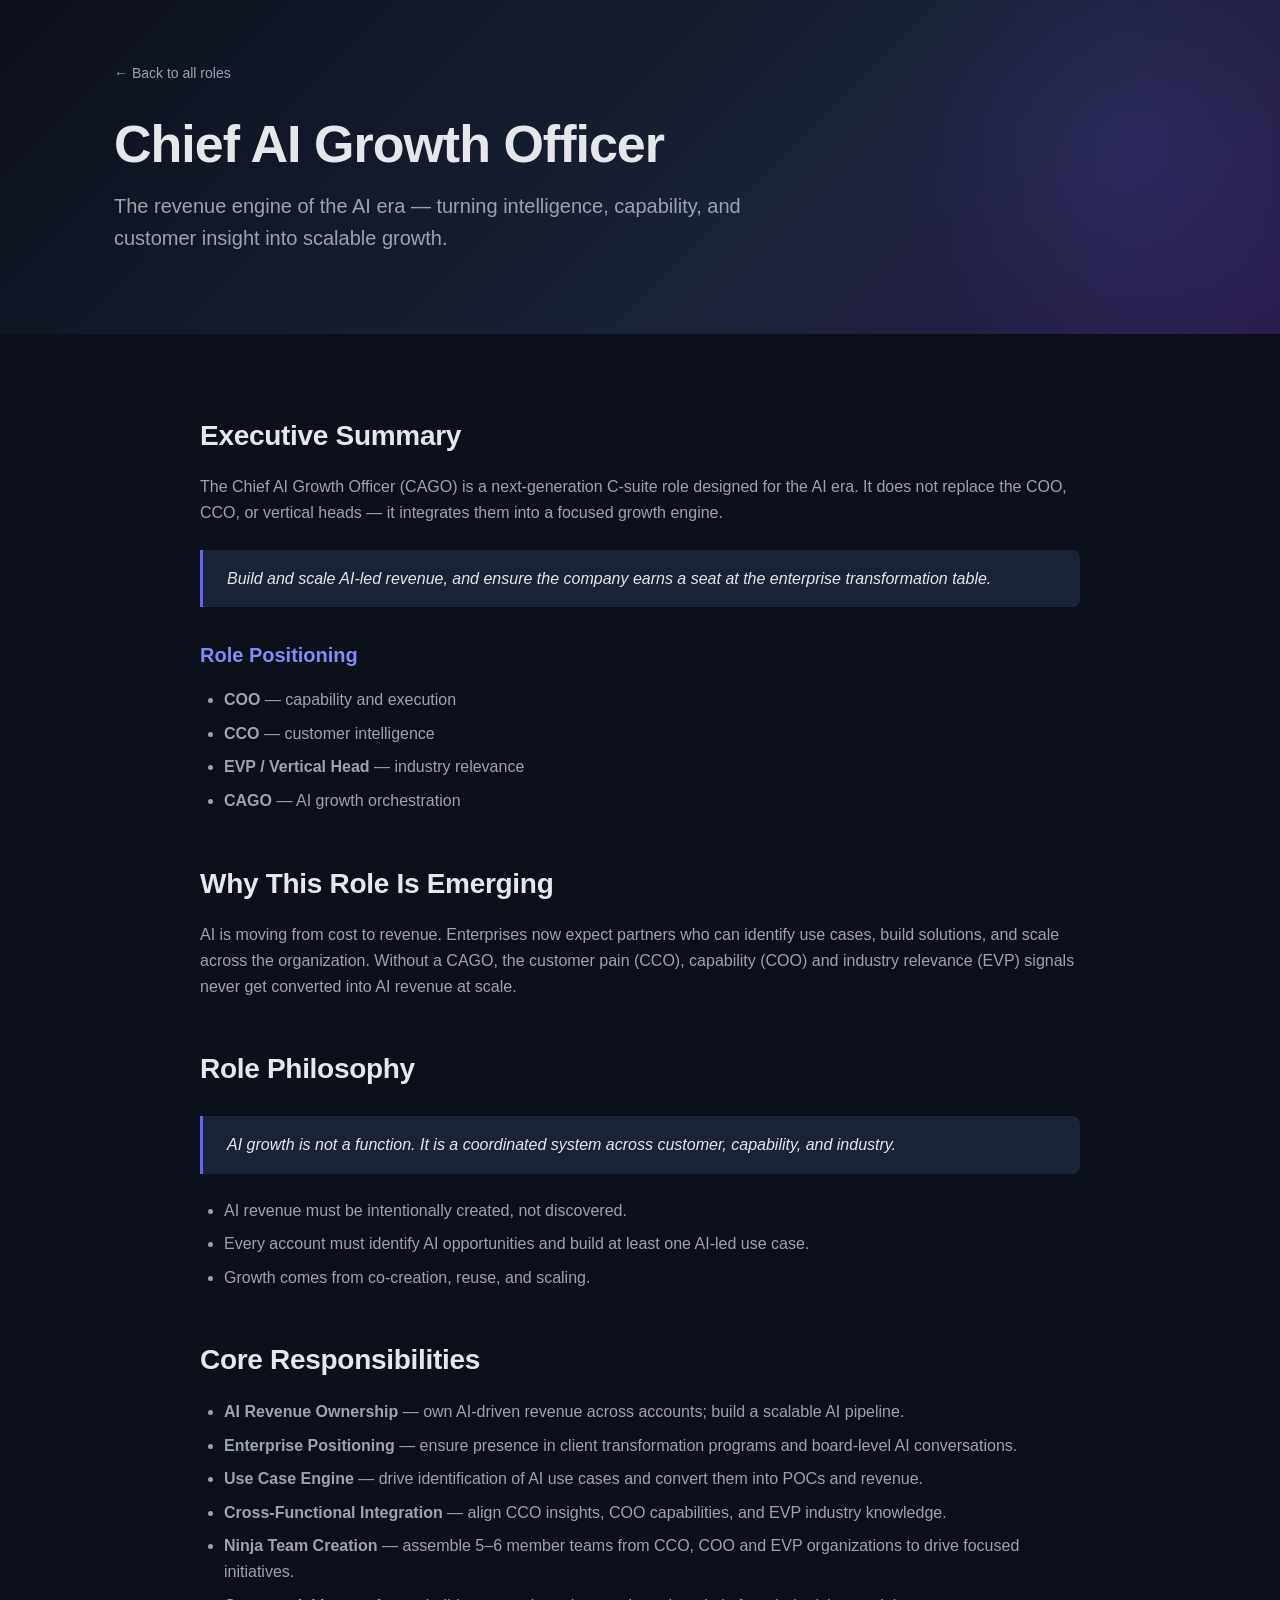
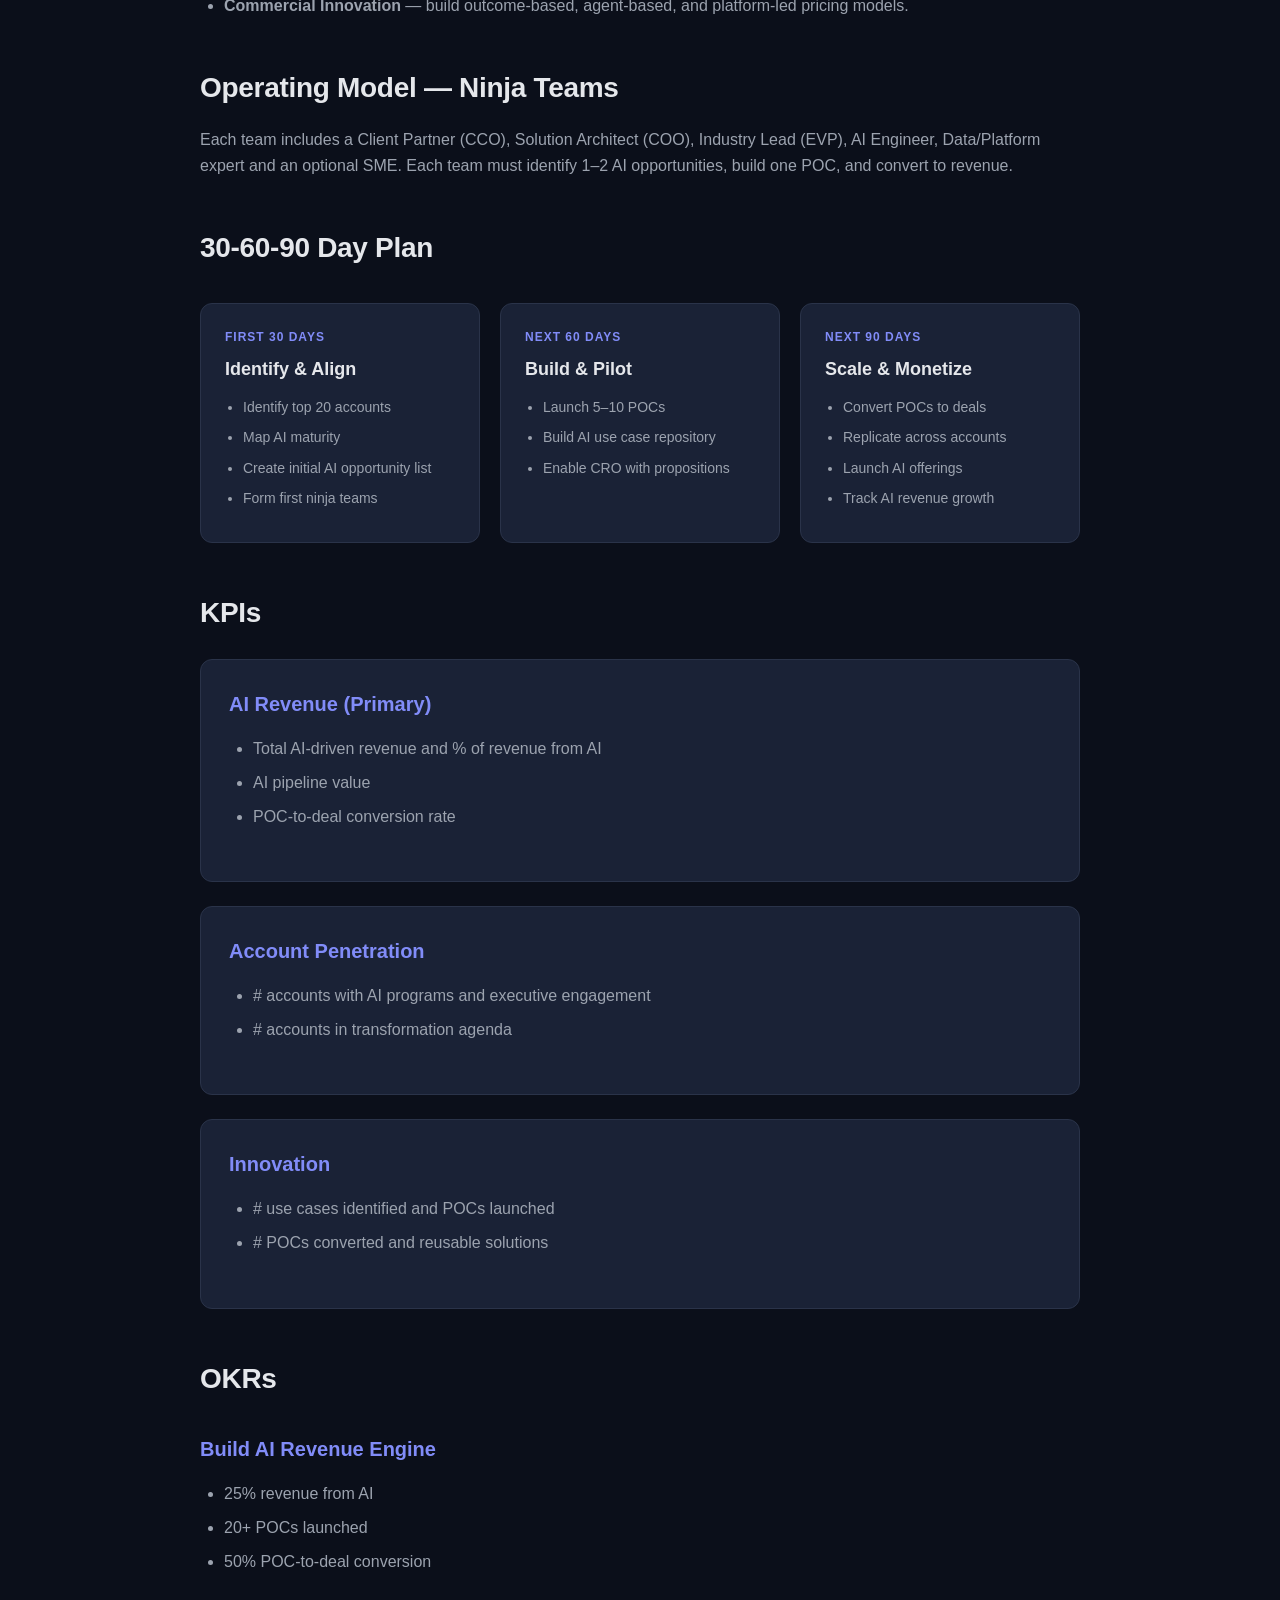
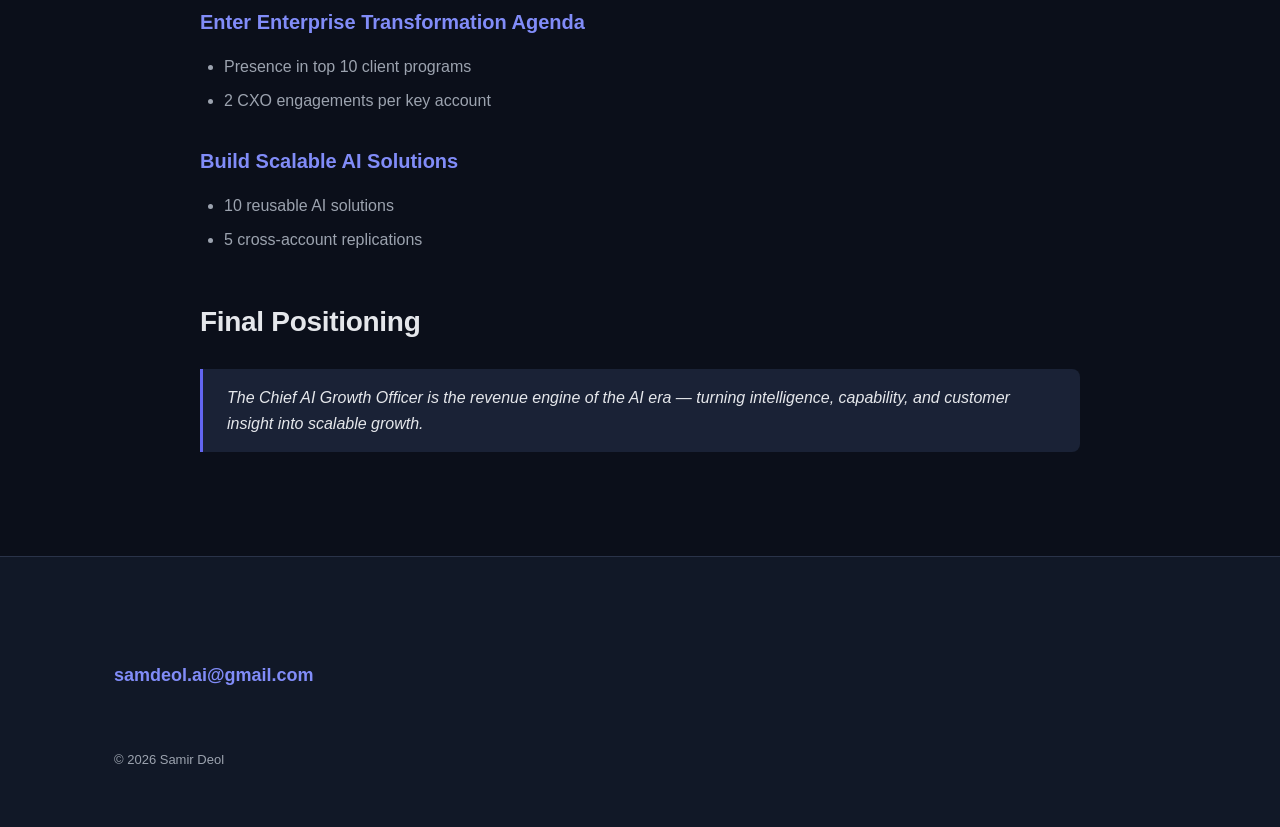
==== cago.html @ c8ea37ca "First Commit First Commit" ====
<!DOCTYPE html>
<html lang="en">
<head>
<meta charset="UTF-8">
<meta name="viewport" content="width=device-width, initial-scale=1.0">
<title>Chief AI Growth Officer — Samir Deol</title>
<link rel="stylesheet" href="styles.css">
</head>
<body class="role-page">

<header class="role-header">
  <div class="container">
    <a href="index.html" class="back-link">← Back to all roles</a>
    <h1>Chief AI Growth Officer</h1>
    <p class="subtitle">The revenue engine of the AI era — turning intelligence, capability, and customer insight into scalable growth.</p>
  </div>
</header>

<main class="role-content container">

  <h2>Executive Summary</h2>
  <p>The Chief AI Growth Officer (CAGO) is a next-generation C-suite role designed for the AI era. It does not replace the COO, CCO, or vertical heads — it integrates them into a focused growth engine.</p>
  <blockquote>Build and scale AI-led revenue, and ensure the company earns a seat at the enterprise transformation table.</blockquote>

  <h3>Role Positioning</h3>
  <ul>
    <li><strong>COO</strong> — capability and execution</li>
    <li><strong>CCO</strong> — customer intelligence</li>
    <li><strong>EVP / Vertical Head</strong> — industry relevance</li>
    <li><strong>CAGO</strong> — AI growth orchestration</li>
  </ul>

  <h2>Why This Role Is Emerging</h2>
  <p>AI is moving from cost to revenue. Enterprises now expect partners who can identify use cases, build solutions, and scale across the organization. Without a CAGO, the customer pain (CCO), capability (COO) and industry relevance (EVP) signals never get converted into AI revenue at scale.</p>

  <h2>Role Philosophy</h2>
  <blockquote>AI growth is not a function. It is a coordinated system across customer, capability, and industry.</blockquote>
  <ul>
    <li>AI revenue must be intentionally created, not discovered.</li>
    <li>Every account must identify AI opportunities and build at least one AI-led use case.</li>
    <li>Growth comes from co-creation, reuse, and scaling.</li>
  </ul>

  <h2>Core Responsibilities</h2>
  <ul>
    <li><strong>AI Revenue Ownership</strong> — own AI-driven revenue across accounts; build a scalable AI pipeline.</li>
    <li><strong>Enterprise Positioning</strong> — ensure presence in client transformation programs and board-level AI conversations.</li>
    <li><strong>Use Case Engine</strong> — drive identification of AI use cases and convert them into POCs and revenue.</li>
    <li><strong>Cross-Functional Integration</strong> — align CCO insights, COO capabilities, and EVP industry knowledge.</li>
    <li><strong>Ninja Team Creation</strong> — assemble 5–6 member teams from CCO, COO and EVP organizations to drive focused initiatives.</li>
    <li><strong>Commercial Innovation</strong> — build outcome-based, agent-based, and platform-led pricing models.</li>
  </ul>

  <h2>Operating Model — Ninja Teams</h2>
  <p>Each team includes a Client Partner (CCO), Solution Architect (COO), Industry Lead (EVP), AI Engineer, Data/Platform expert and an optional SME. Each team must identify 1–2 AI opportunities, build one POC, and convert to revenue.</p>

  <h2>30-60-90 Day Plan</h2>
  <div class="timeline">
    <div class="timeline-item">
      <div class="phase">First 30 Days</div>
      <h4>Identify & Align</h4>
      <ul>
        <li>Identify top 20 accounts</li>
        <li>Map AI maturity</li>
        <li>Create initial AI opportunity list</li>
        <li>Form first ninja teams</li>
      </ul>
    </div>
    <div class="timeline-item">
      <div class="phase">Next 60 Days</div>
      <h4>Build & Pilot</h4>
      <ul>
        <li>Launch 5–10 POCs</li>
        <li>Build AI use case repository</li>
        <li>Enable CRO with propositions</li>
      </ul>
    </div>
    <div class="timeline-item">
      <div class="phase">Next 90 Days</div>
      <h4>Scale & Monetize</h4>
      <ul>
        <li>Convert POCs to deals</li>
        <li>Replicate across accounts</li>
        <li>Launch AI offerings</li>
        <li>Track AI revenue growth</li>
      </ul>
    </div>
  </div>

  <h2>KPIs</h2>
  <div class="kpi-block">
    <h3>AI Revenue (Primary)</h3>
    <ul>
      <li>Total AI-driven revenue and % of revenue from AI</li>
      <li>AI pipeline value</li>
      <li>POC-to-deal conversion rate</li>
    </ul>
  </div>
  <div class="kpi-block">
    <h3>Account Penetration</h3>
    <ul>
      <li># accounts with AI programs and executive engagement</li>
      <li># accounts in transformation agenda</li>
    </ul>
  </div>
  <div class="kpi-block">
    <h3>Innovation</h3>
    <ul>
      <li># use cases identified and POCs launched</li>
      <li># POCs converted and reusable solutions</li>
    </ul>
  </div>

  <h2>OKRs</h2>
  <h3>Build AI Revenue Engine</h3>
  <ul>
    <li>25% revenue from AI</li>
    <li>20+ POCs launched</li>
    <li>50% POC-to-deal conversion</li>
  </ul>

  <h3>Enter Enterprise Transformation Agenda</h3>
  <ul>
    <li>Presence in top 10 client programs</li>
    <li>2 CXO engagements per key account</li>
  </ul>

  <h3>Build Scalable AI Solutions</h3>
  <ul>
    <li>10 reusable AI solutions</li>
    <li>5 cross-account replications</li>
  </ul>

  <h2>Final Positioning</h2>
  <blockquote>The Chief AI Growth Officer is the revenue engine of the AI era — turning intelligence, capability, and customer insight into scalable growth.</blockquote>

</main>

<footer>
  <div class="container">
    <p class="contact-email">samdeol.ai@gmail.com</p>
    <p class="copyright">© 2026 Samir Deol</p>
  </div>
</footer>

</body>
</html>
---- styles.css ----
* {
  margin: 0;
  padding: 0;
  box-sizing: border-box;
}

:root {
  --bg: #0b0f1a;
  --bg-alt: #111827;
  --surface: #1a2236;
  --text: #e5e7eb;
  --text-muted: #9ca3af;
  --accent: #6366f1;
  --accent-light: #818cf8;
  --accent-glow: rgba(99, 102, 241, 0.15);
  --border: #2a3349;
}

body {
  font-family: -apple-system, BlinkMacSystemFont, "Segoe UI", Roboto, Oxygen, Ubuntu, sans-serif;
  background: var(--bg);
  color: var(--text);
  line-height: 1.6;
  -webkit-font-smoothing: antialiased;
}

.container {
  max-width: 1100px;
  margin: 0 auto;
  padding: 0 24px;
}

/* Hero */
.hero {
  min-height: 100vh;
  background: linear-gradient(135deg, #0b0f1a 0%, #1a2236 50%, #2a1d4d 100%);
  position: relative;
  overflow: hidden;
  display: flex;
  flex-direction: column;
}

.hero::before {
  content: "";
  position: absolute;
  top: -50%;
  right: -20%;
  width: 800px;
  height: 800px;
  background: radial-gradient(circle, var(--accent-glow) 0%, transparent 70%);
  pointer-events: none;
}

.nav {
  display: flex;
  justify-content: space-between;
  align-items: center;
  padding: 24px 48px;
  position: relative;
  z-index: 10;
}

.brand {
  font-size: 20px;
  font-weight: 700;
  letter-spacing: -0.5px;
}

.nav-links {
  display: flex;
  list-style: none;
  gap: 32px;
}

.nav-links a {
  color: var(--text-muted);
  text-decoration: none;
  font-size: 14px;
  font-weight: 500;
  transition: color 0.2s;
}

.nav-links a:hover {
  color: var(--text);
}

.hero-content {
  flex: 1;
  display: flex;
  flex-direction: column;
  justify-content: center;
  max-width: 900px;
  margin: 0 auto;
  padding: 80px 48px;
  position: relative;
  z-index: 5;
}

.hero h1 {
  font-size: clamp(36px, 6vw, 64px);
  font-weight: 800;
  line-height: 1.1;
  letter-spacing: -1.5px;
  margin-bottom: 24px;
  background: linear-gradient(135deg, #fff 0%, #c7d2fe 100%);
  -webkit-background-clip: text;
  background-clip: text;
  -webkit-text-fill-color: transparent;
}

.hero-tagline {
  font-size: clamp(16px, 2vw, 20px);
  color: var(--text-muted);
  max-width: 700px;
  margin-bottom: 40px;
}

.cta {
  display: inline-block;
  padding: 14px 32px;
  background: var(--accent);
  color: #fff;
  text-decoration: none;
  border-radius: 8px;
  font-weight: 600;
  font-size: 15px;
  transition: all 0.2s;
  width: fit-content;
}

.cta:hover {
  background: var(--accent-light);
  transform: translateY(-2px);
  box-shadow: 0 10px 30px var(--accent-glow);
}

/* Sections */
section {
  padding: 100px 0;
}

section h2 {
  font-size: clamp(28px, 4vw, 40px);
  font-weight: 700;
  margin-bottom: 24px;
  letter-spacing: -0.5px;
}

.lead {
  font-size: 20px;
  color: var(--text);
  margin-bottom: 20px;
}

.about p {
  color: var(--text-muted);
  margin-bottom: 16px;
  max-width: 800px;
  font-size: 16px;
}

.section-intro {
  color: var(--text-muted);
  font-size: 17px;
  max-width: 700px;
  margin-bottom: 56px;
}

/* Roles grid */
.roles {
  background: var(--bg-alt);
}

.role-grid {
  display: grid;
  grid-template-columns: repeat(auto-fit, minmax(280px, 1fr));
  gap: 24px;
}

.role-card {
  background: var(--surface);
  border: 1px solid var(--border);
  border-radius: 12px;
  padding: 32px;
  text-decoration: none;
  color: var(--text);
  transition: all 0.3s;
  display: flex;
  flex-direction: column;
}

.role-card:hover {
  transform: translateY(-4px);
  border-color: var(--accent);
  box-shadow: 0 20px 40px rgba(0, 0, 0, 0.3);
}

.role-tag {
  display: inline-block;
  font-size: 12px;
  font-weight: 600;
  text-transform: uppercase;
  letter-spacing: 1px;
  color: var(--accent-light);
  margin-bottom: 16px;
}

.role-card h3 {
  font-size: 22px;
  font-weight: 700;
  margin-bottom: 12px;
  letter-spacing: -0.3px;
}

.role-summary {
  color: var(--text-muted);
  font-size: 15px;
  margin-bottom: 20px;
  flex: 1;
}

.role-link {
  color: var(--accent-light);
  font-weight: 600;
  font-size: 14px;
}

/* Philosophy */
.philosophy {
  background: var(--bg);
}

.philosophy-grid {
  display: grid;
  grid-template-columns: repeat(auto-fit, minmax(260px, 1fr));
  gap: 32px;
  margin-top: 32px;
}

.philosophy-item {
  padding: 24px;
  border-left: 3px solid var(--accent);
}

.philosophy-item h4 {
  font-size: 18px;
  font-weight: 700;
  margin-bottom: 12px;
}

.philosophy-item p {
  color: var(--text-muted);
  font-size: 15px;
}

/* Footer */
footer {
  background: var(--bg-alt);
  padding: 80px 0 40px;
  border-top: 1px solid var(--border);
}

footer p {
  color: var(--text-muted);
  margin-bottom: 16px;
}

.contact-email {
  font-size: 18px;
  color: var(--accent-light) !important;
  font-weight: 600;
  margin-top: 24px !important;
}

.copyright {
  margin-top: 60px;
  font-size: 13px;
}

/* Role detail pages */
.role-page {
  background: var(--bg);
  min-height: 100vh;
}

.role-header {
  background: linear-gradient(135deg, #0b0f1a 0%, #1a2236 60%, #2a1d4d 100%);
  padding: 60px 0 80px;
  position: relative;
  overflow: hidden;
}

.role-header::before {
  content: "";
  position: absolute;
  top: -100px;
  right: -100px;
  width: 500px;
  height: 500px;
  background: radial-gradient(circle, var(--accent-glow) 0%, transparent 70%);
  pointer-events: none;
}

.back-link {
  display: inline-block;
  color: var(--text-muted);
  text-decoration: none;
  font-size: 14px;
  margin-bottom: 32px;
  transition: color 0.2s;
}

.back-link:hover {
  color: var(--accent-light);
}

.role-header h1 {
  font-size: clamp(32px, 5vw, 52px);
  font-weight: 800;
  letter-spacing: -1px;
  margin-bottom: 16px;
  line-height: 1.1;
}

.role-header .subtitle {
  font-size: clamp(16px, 2vw, 20px);
  color: var(--text-muted);
  max-width: 700px;
}

.role-content {
  padding: 80px 0;
  max-width: 880px;
  margin: 0 auto;
}

.role-content h2 {
  font-size: 28px;
  margin: 48px 0 16px;
  letter-spacing: -0.3px;
}

.role-content h2:first-child {
  margin-top: 0;
}

.role-content h3 {
  font-size: 20px;
  margin: 32px 0 12px;
  color: var(--accent-light);
}

.role-content p {
  color: var(--text-muted);
  margin-bottom: 16px;
  font-size: 16px;
}

.role-content ul {
  margin: 16px 0 24px 24px;
  color: var(--text-muted);
}

.role-content li {
  margin-bottom: 8px;
}

.role-content blockquote {
  border-left: 3px solid var(--accent);
  padding: 16px 24px;
  margin: 24px 0;
  background: var(--surface);
  border-radius: 0 8px 8px 0;
  font-style: italic;
  color: var(--text);
}

.kpi-block {
  background: var(--surface);
  border: 1px solid var(--border);
  border-radius: 12px;
  padding: 28px;
  margin: 24px 0;
}

.kpi-block h3 {
  margin-top: 0;
  color: var(--accent-light);
}

.timeline {
  display: grid;
  grid-template-columns: repeat(auto-fit, minmax(240px, 1fr));
  gap: 20px;
  margin: 32px 0;
}

.timeline-item {
  background: var(--surface);
  border: 1px solid var(--border);
  border-radius: 12px;
  padding: 24px;
}

.timeline-item .phase {
  font-size: 12px;
  font-weight: 700;
  text-transform: uppercase;
  letter-spacing: 1px;
  color: var(--accent-light);
  margin-bottom: 8px;
}

.timeline-item h4 {
  font-size: 18px;
  margin-bottom: 12px;
}

.timeline-item ul {
  margin: 0 0 0 18px;
  font-size: 14px;
}

@media (max-width: 768px) {
  .nav {
    padding: 20px 24px;
  }
  .nav-links {
    gap: 20px;
  }
  .hero-content {
    padding: 40px 24px;
  }
  section {
    padding: 60px 0;
  }
}
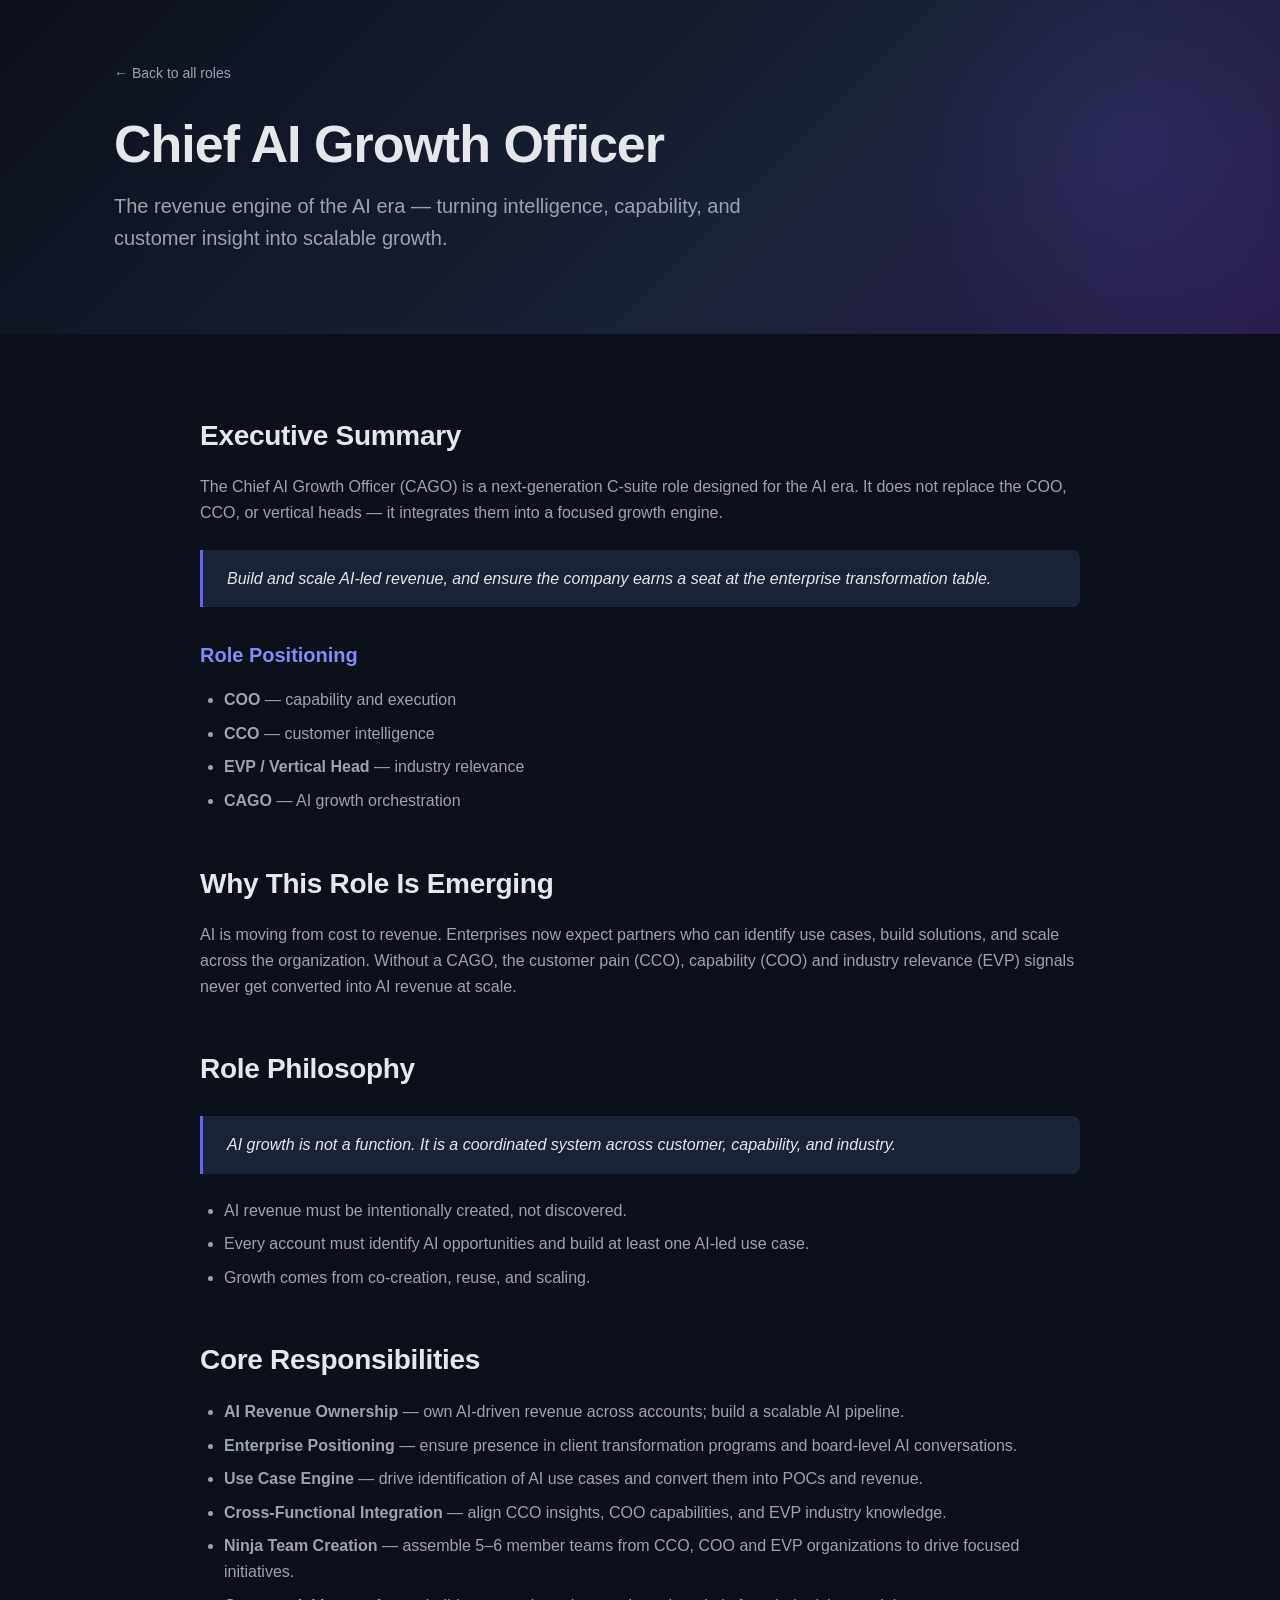
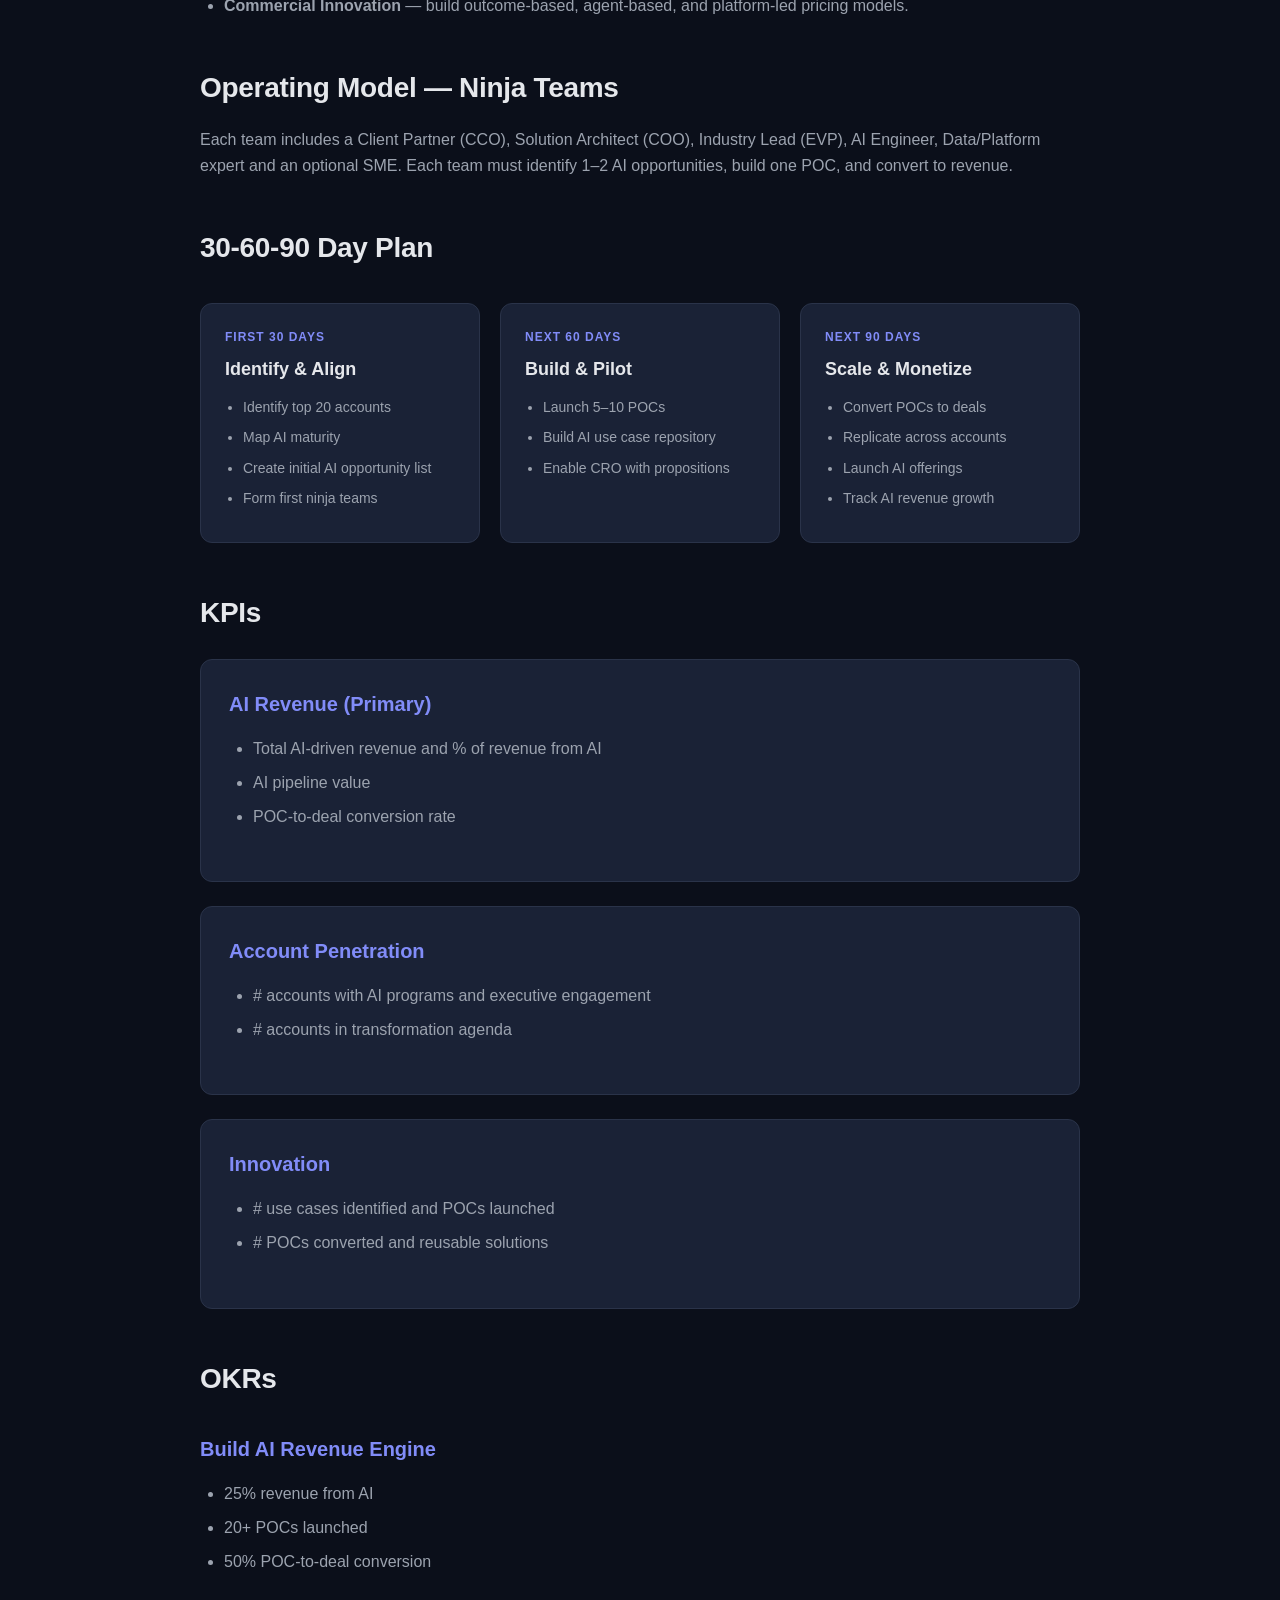
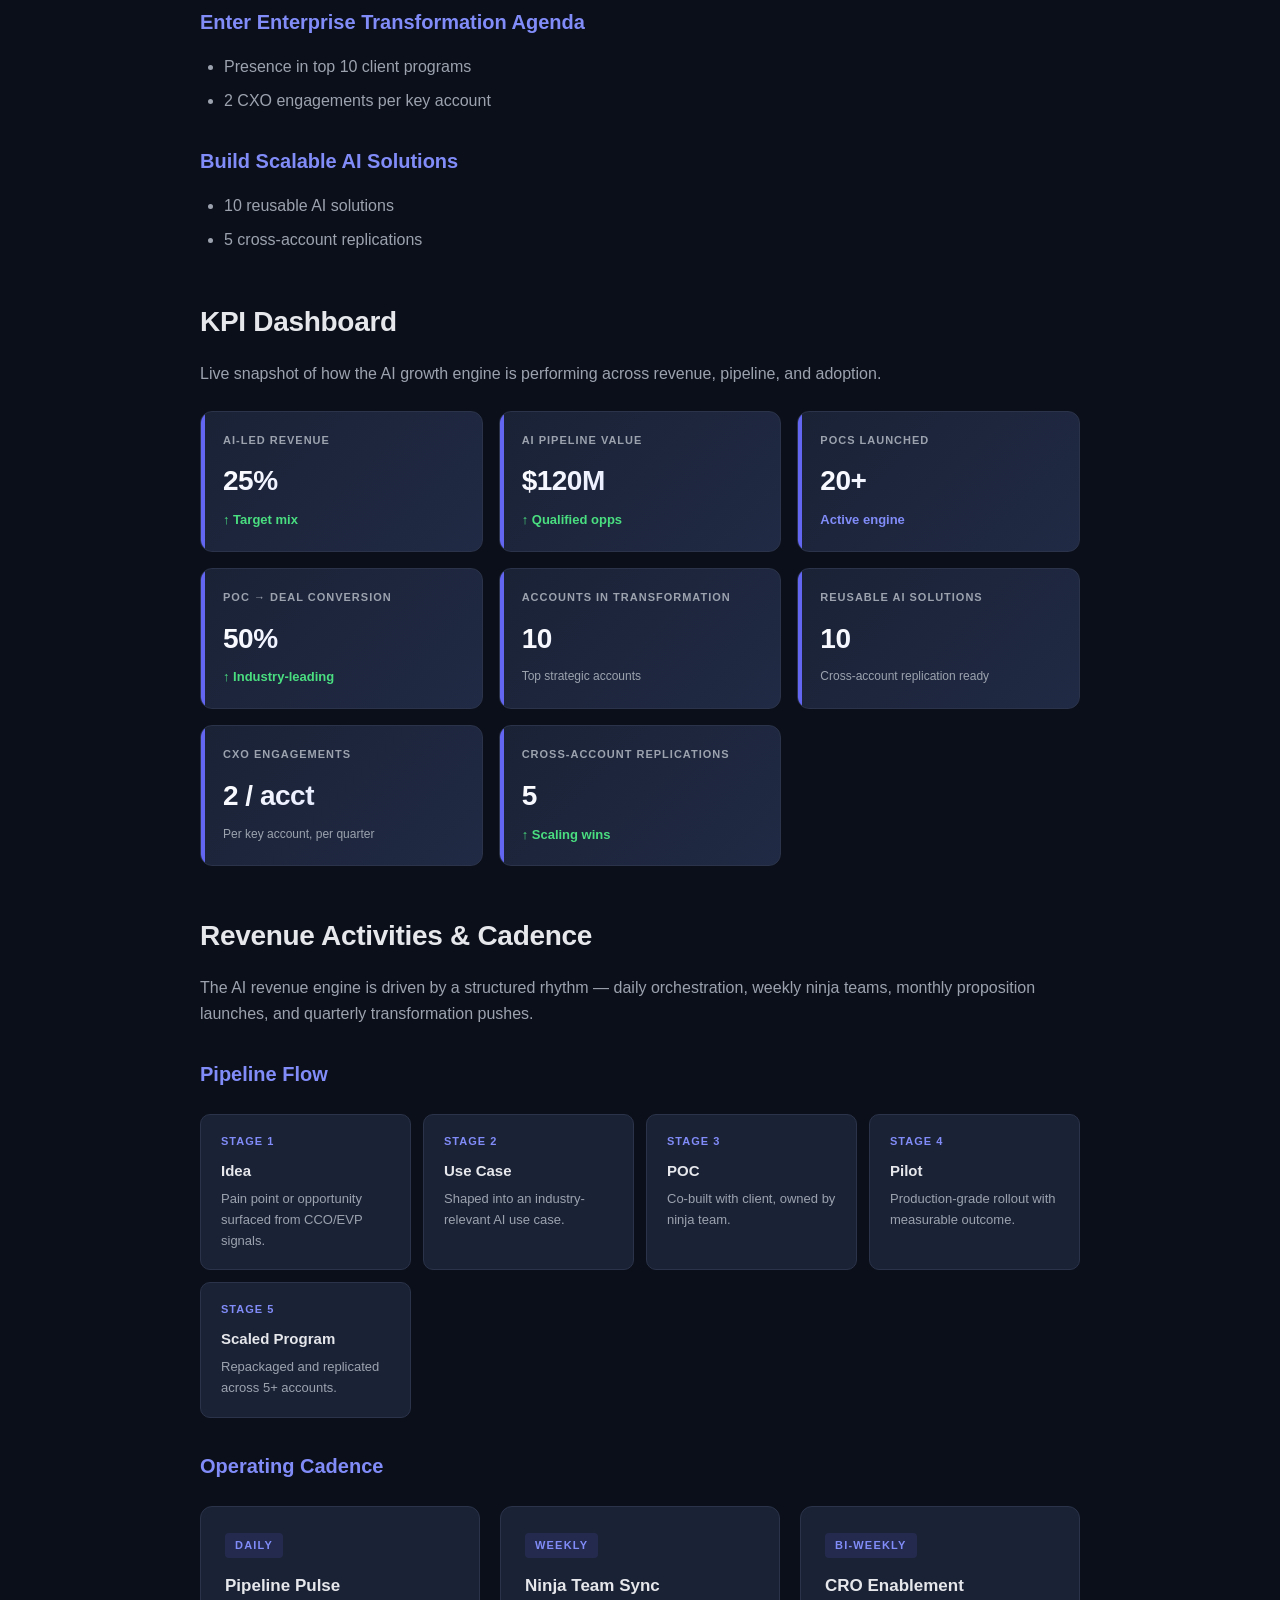
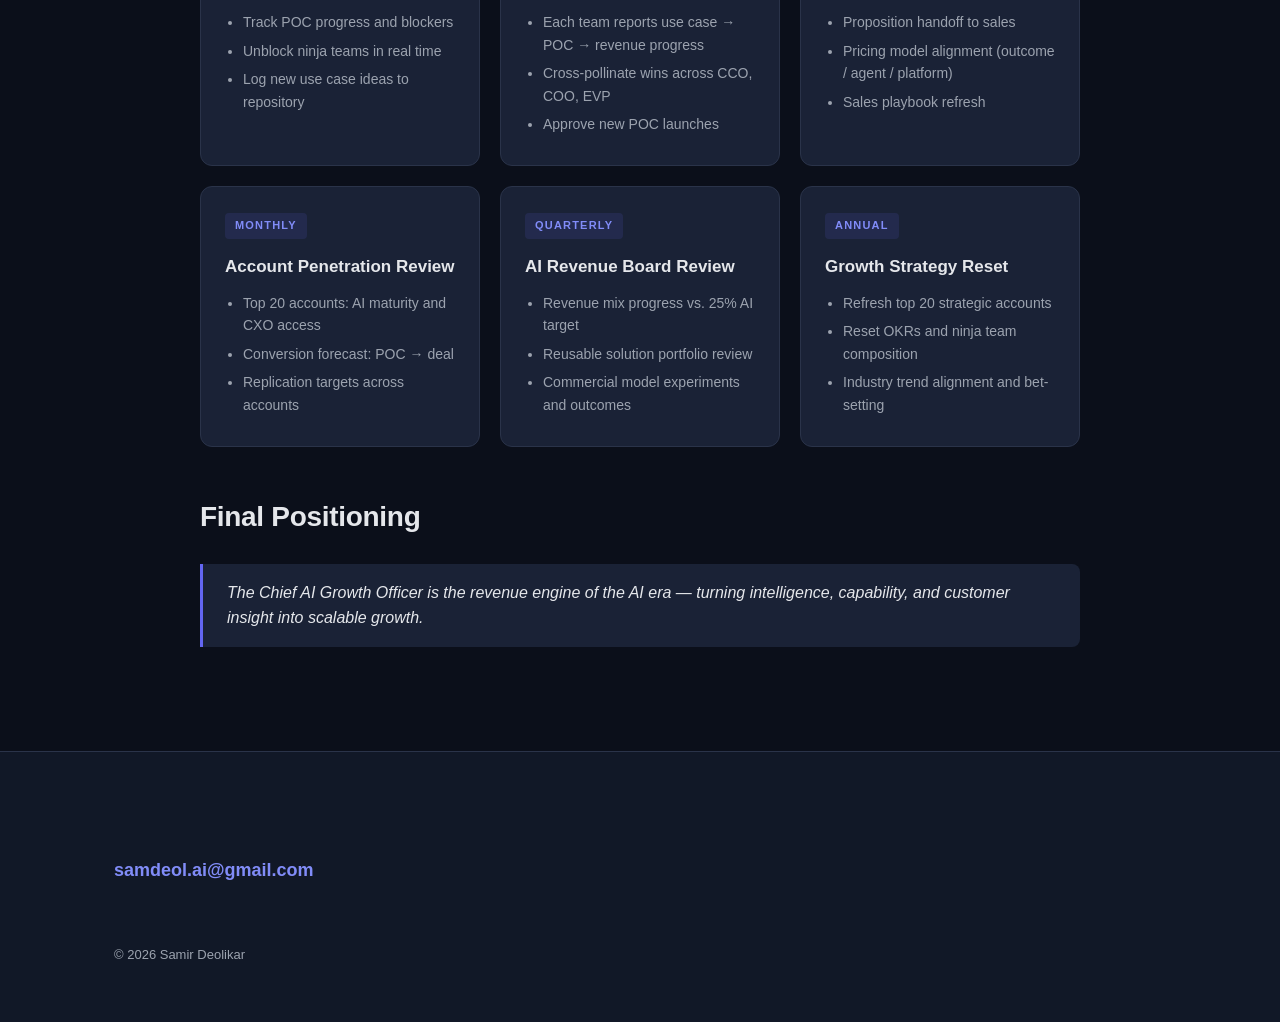
==== commit 36cb73be: "Dashboard Section" ====
--- a/cago.html
+++ b/cago.html
@@ -3,7 +3,7 @@
 <head>
 <meta charset="UTF-8">
 <meta name="viewport" content="width=device-width, initial-scale=1.0">
-<title>Chief AI Growth Officer — Samir Deol</title>
+<title>Chief AI Growth Officer — Samir Deolikar</title>
 <link rel="stylesheet" href="styles.css">
 </head>
 <body class="role-page">
@@ -131,6 +131,141 @@
     <li>5 cross-account replications</li>
   </ul>
 
+  <h2>KPI Dashboard</h2>
+  <p>Live snapshot of how the AI growth engine is performing across revenue, pipeline, and adoption.</p>
+  <div class="dashboard-grid">
+    <div class="dashboard-card">
+      <div class="metric-label">AI-Led Revenue</div>
+      <div class="metric-value">25%</div>
+      <div class="metric-trend">↑ Target mix</div>
+    </div>
+    <div class="dashboard-card">
+      <div class="metric-label">AI Pipeline Value</div>
+      <div class="metric-value">$120M</div>
+      <div class="metric-trend">↑ Qualified opps</div>
+    </div>
+    <div class="dashboard-card">
+      <div class="metric-label">POCs Launched</div>
+      <div class="metric-value">20+</div>
+      <div class="metric-trend neutral">Active engine</div>
+    </div>
+    <div class="dashboard-card">
+      <div class="metric-label">POC → Deal Conversion</div>
+      <div class="metric-value">50%</div>
+      <div class="metric-trend">↑ Industry-leading</div>
+    </div>
+    <div class="dashboard-card">
+      <div class="metric-label">Accounts in Transformation</div>
+      <div class="metric-value">10</div>
+      <div class="metric-sub">Top strategic accounts</div>
+    </div>
+    <div class="dashboard-card">
+      <div class="metric-label">Reusable AI Solutions</div>
+      <div class="metric-value">10</div>
+      <div class="metric-sub">Cross-account replication ready</div>
+    </div>
+    <div class="dashboard-card">
+      <div class="metric-label">CXO Engagements</div>
+      <div class="metric-value">2 / acct</div>
+      <div class="metric-sub">Per key account, per quarter</div>
+    </div>
+    <div class="dashboard-card">
+      <div class="metric-label">Cross-Account Replications</div>
+      <div class="metric-value">5</div>
+      <div class="metric-trend">↑ Scaling wins</div>
+    </div>
+  </div>
+
+  <h2>Revenue Activities & Cadence</h2>
+  <p>The AI revenue engine is driven by a structured rhythm — daily orchestration, weekly ninja teams, monthly proposition launches, and quarterly transformation pushes.</p>
+
+  <h3>Pipeline Flow</h3>
+  <div class="activity-flow">
+    <div class="activity-step">
+      <div class="step-num">STAGE 1</div>
+      <h5>Idea</h5>
+      <p>Pain point or opportunity surfaced from CCO/EVP signals.</p>
+    </div>
+    <div class="activity-step">
+      <div class="step-num">STAGE 2</div>
+      <h5>Use Case</h5>
+      <p>Shaped into an industry-relevant AI use case.</p>
+    </div>
+    <div class="activity-step">
+      <div class="step-num">STAGE 3</div>
+      <h5>POC</h5>
+      <p>Co-built with client, owned by ninja team.</p>
+    </div>
+    <div class="activity-step">
+      <div class="step-num">STAGE 4</div>
+      <h5>Pilot</h5>
+      <p>Production-grade rollout with measurable outcome.</p>
+    </div>
+    <div class="activity-step">
+      <div class="step-num">STAGE 5</div>
+      <h5>Scaled Program</h5>
+      <p>Repackaged and replicated across 5+ accounts.</p>
+    </div>
+  </div>
+
+  <h3>Operating Cadence</h3>
+  <div class="cadence-grid">
+    <div class="cadence-card">
+      <div class="cadence-rhythm">Daily</div>
+      <h4>Pipeline Pulse</h4>
+      <ul>
+        <li>Track POC progress and blockers</li>
+        <li>Unblock ninja teams in real time</li>
+        <li>Log new use case ideas to repository</li>
+      </ul>
+    </div>
+    <div class="cadence-card">
+      <div class="cadence-rhythm">Weekly</div>
+      <h4>Ninja Team Sync</h4>
+      <ul>
+        <li>Each team reports use case → POC → revenue progress</li>
+        <li>Cross-pollinate wins across CCO, COO, EVP</li>
+        <li>Approve new POC launches</li>
+      </ul>
+    </div>
+    <div class="cadence-card">
+      <div class="cadence-rhythm">Bi-Weekly</div>
+      <h4>CRO Enablement</h4>
+      <ul>
+        <li>Proposition handoff to sales</li>
+        <li>Pricing model alignment (outcome / agent / platform)</li>
+        <li>Sales playbook refresh</li>
+      </ul>
+    </div>
+    <div class="cadence-card">
+      <div class="cadence-rhythm">Monthly</div>
+      <h4>Account Penetration Review</h4>
+      <ul>
+        <li>Top 20 accounts: AI maturity and CXO access</li>
+        <li>Conversion forecast: POC → deal</li>
+        <li>Replication targets across accounts</li>
+      </ul>
+    </div>
+    <div class="cadence-card">
+      <div class="cadence-rhythm">Quarterly</div>
+      <h4>AI Revenue Board Review</h4>
+      <ul>
+        <li>Revenue mix progress vs. 25% AI target</li>
+        <li>Reusable solution portfolio review</li>
+        <li>Commercial model experiments and outcomes</li>
+      </ul>
+    </div>
+    <div class="cadence-card">
+      <div class="cadence-rhythm">Annual</div>
+      <h4>Growth Strategy Reset</h4>
+      <ul>
+        <li>Refresh top 20 strategic accounts</li>
+        <li>Reset OKRs and ninja team composition</li>
+        <li>Industry trend alignment and bet-setting</li>
+      </ul>
+    </div>
+  </div>
+
   <h2>Final Positioning</h2>
   <blockquote>The Chief AI Growth Officer is the revenue engine of the AI era — turning intelligence, capability, and customer insight into scalable growth.</blockquote>
 
@@ -139,7 +274,7 @@
 <footer>
   <div class="container">
     <p class="contact-email">samdeol.ai@gmail.com</p>
-    <p class="copyright">© 2026 Samir Deol</p>
+    <p class="copyright">© 2026 Samir Deolikar</p>
   </div>
 </footer>
 
--- a/styles.css
+++ b/styles.css
@@ -419,6 +419,148 @@
 .timeline-item ul {
   margin: 0 0 0 18px;
   font-size: 14px;
+}
+
+/* Dashboard */
+.dashboard-grid {
+  display: grid;
+  grid-template-columns: repeat(auto-fit, minmax(220px, 1fr));
+  gap: 16px;
+  margin: 24px 0 32px;
+}
+
+.dashboard-card {
+  background: linear-gradient(135deg, var(--surface) 0%, #202a44 100%);
+  border: 1px solid var(--border);
+  border-radius: 12px;
+  padding: 20px 22px;
+  position: relative;
+  overflow: hidden;
+}
+
+.dashboard-card::before {
+  content: "";
+  position: absolute;
+  top: 0;
+  left: 0;
+  width: 4px;
+  height: 100%;
+  background: var(--accent);
+}
+
+.dashboard-card .metric-label {
+  font-size: 11px;
+  font-weight: 700;
+  text-transform: uppercase;
+  letter-spacing: 1px;
+  color: var(--text-muted);
+  margin-bottom: 10px;
+}
+
+.dashboard-card .metric-value {
+  font-size: 28px;
+  font-weight: 800;
+  color: var(--text);
+  letter-spacing: -0.5px;
+  margin-bottom: 6px;
+  background: linear-gradient(135deg, #fff 0%, #c7d2fe 100%);
+  -webkit-background-clip: text;
+  background-clip: text;
+  -webkit-text-fill-color: transparent;
+}
+
+.dashboard-card .metric-trend {
+  font-size: 13px;
+  color: #4ade80;
+  font-weight: 600;
+}
+
+.dashboard-card .metric-trend.neutral {
+  color: var(--accent-light);
+}
+
+.dashboard-card .metric-sub {
+  font-size: 12px;
+  color: var(--text-muted);
+  margin-top: 4px;
+}
+
+/* Cadence */
+.cadence-grid {
+  display: grid;
+  grid-template-columns: repeat(auto-fit, minmax(240px, 1fr));
+  gap: 20px;
+  margin: 24px 0 32px;
+}
+
+.cadence-card {
+  background: var(--surface);
+  border: 1px solid var(--border);
+  border-radius: 12px;
+  padding: 24px;
+}
+
+.cadence-card .cadence-rhythm {
+  display: inline-block;
+  font-size: 11px;
+  font-weight: 700;
+  text-transform: uppercase;
+  letter-spacing: 1.2px;
+  color: var(--accent-light);
+  background: rgba(99, 102, 241, 0.12);
+  padding: 4px 10px;
+  border-radius: 4px;
+  margin-bottom: 14px;
+}
+
+.cadence-card h4 {
+  font-size: 17px;
+  font-weight: 700;
+  margin-bottom: 12px;
+}
+
+.cadence-card ul {
+  margin: 0 0 0 18px;
+  font-size: 14px;
+}
+
+.cadence-card li {
+  margin-bottom: 6px;
+}
+
+/* Revenue activity flow */
+.activity-flow {
+  display: grid;
+  grid-template-columns: repeat(auto-fit, minmax(180px, 1fr));
+  gap: 12px;
+  margin: 24px 0 32px;
+}
+
+.activity-step {
+  background: var(--surface);
+  border: 1px solid var(--border);
+  border-radius: 10px;
+  padding: 18px 20px;
+  position: relative;
+}
+
+.activity-step .step-num {
+  font-size: 11px;
+  font-weight: 700;
+  color: var(--accent-light);
+  letter-spacing: 1px;
+  margin-bottom: 8px;
+}
+
+.activity-step h5 {
+  font-size: 15px;
+  font-weight: 700;
+  margin-bottom: 6px;
+}
+
+.activity-step p {
+  font-size: 13px !important;
+  margin-bottom: 0 !important;
 }
 
 @media (max-width: 768px) {
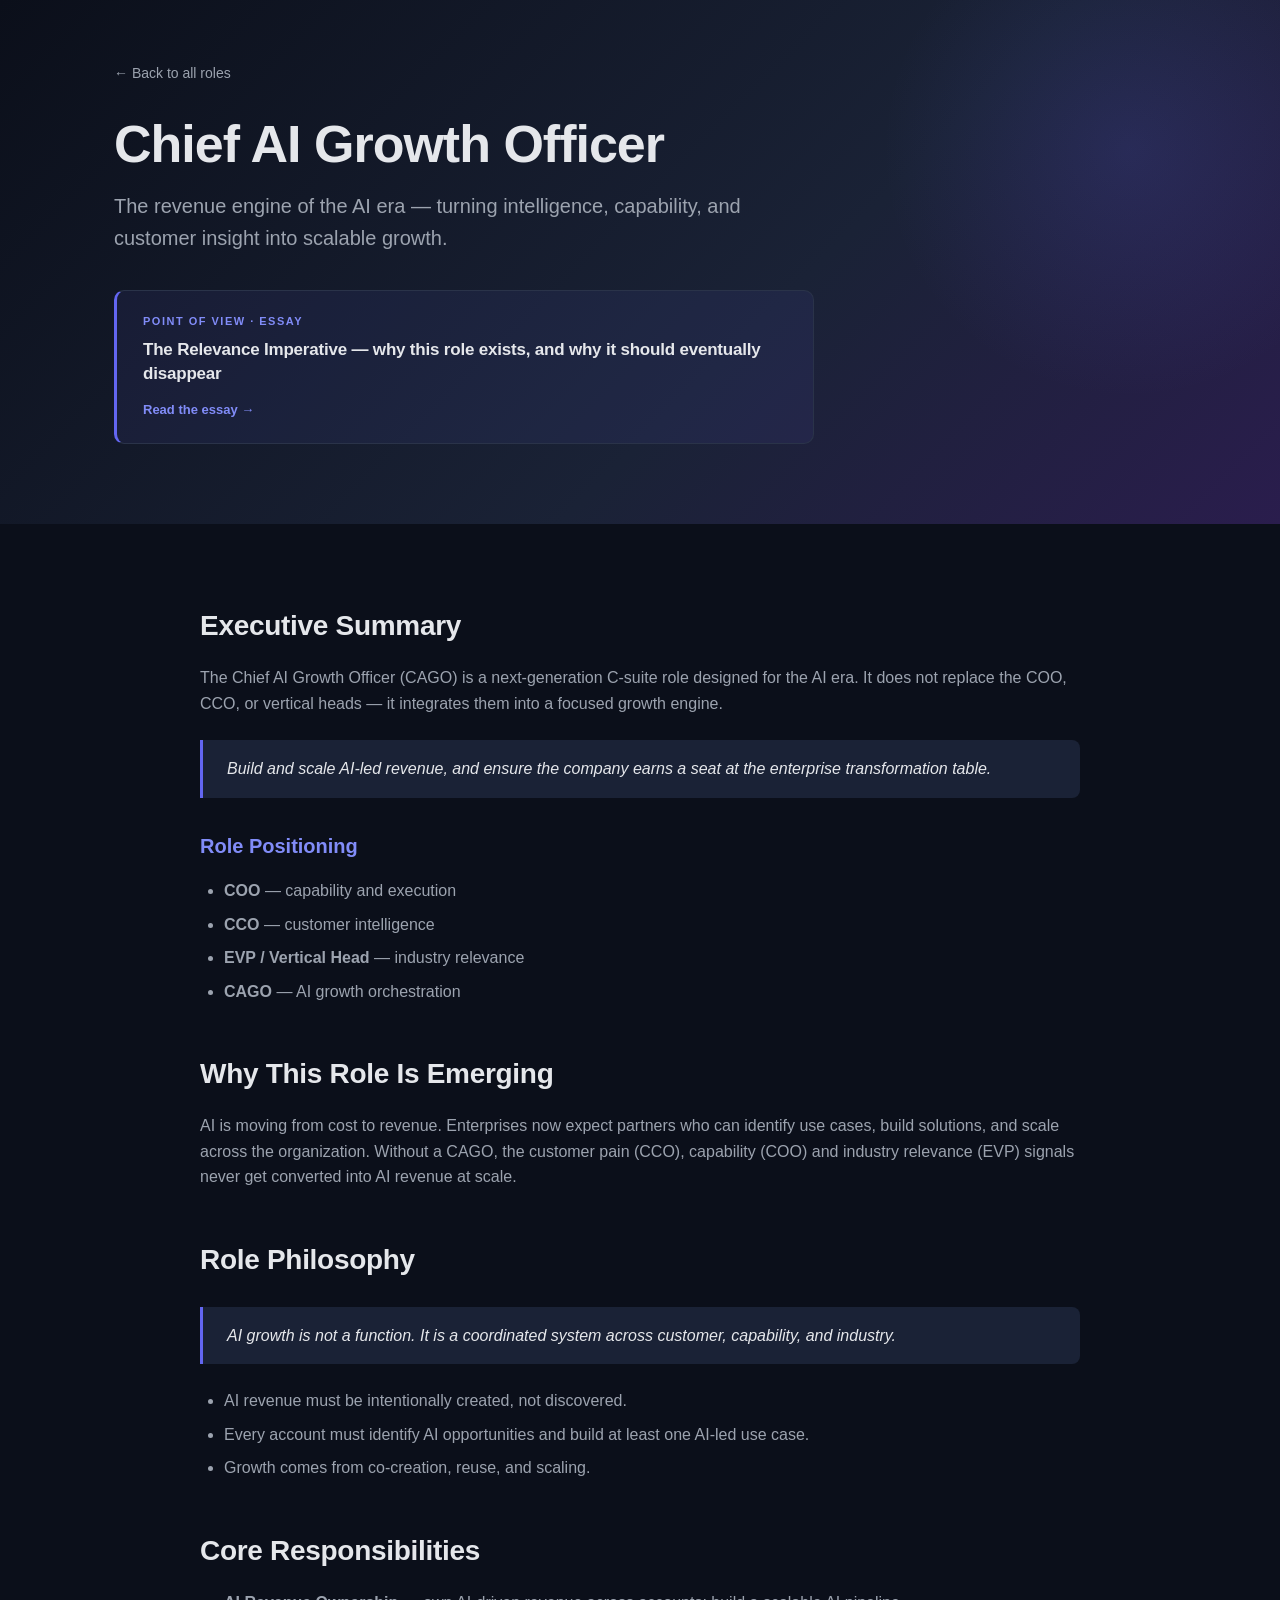
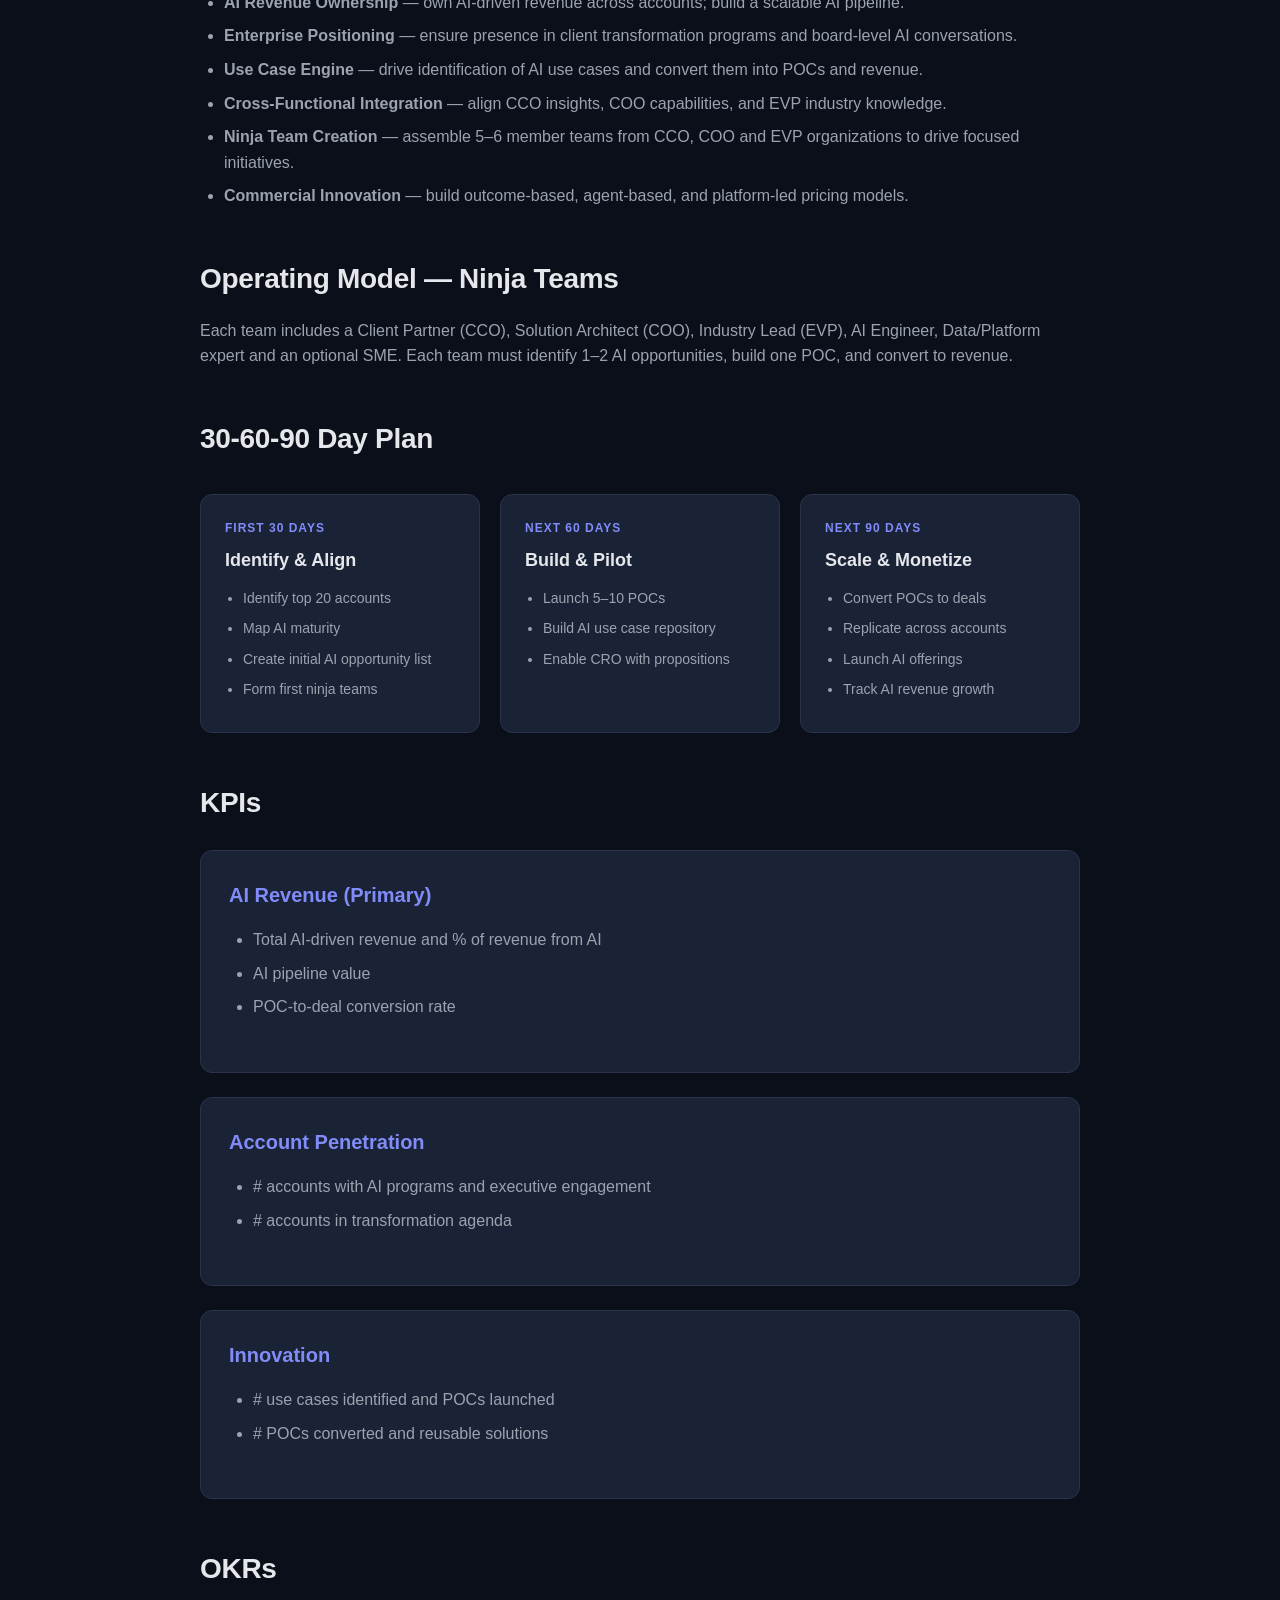
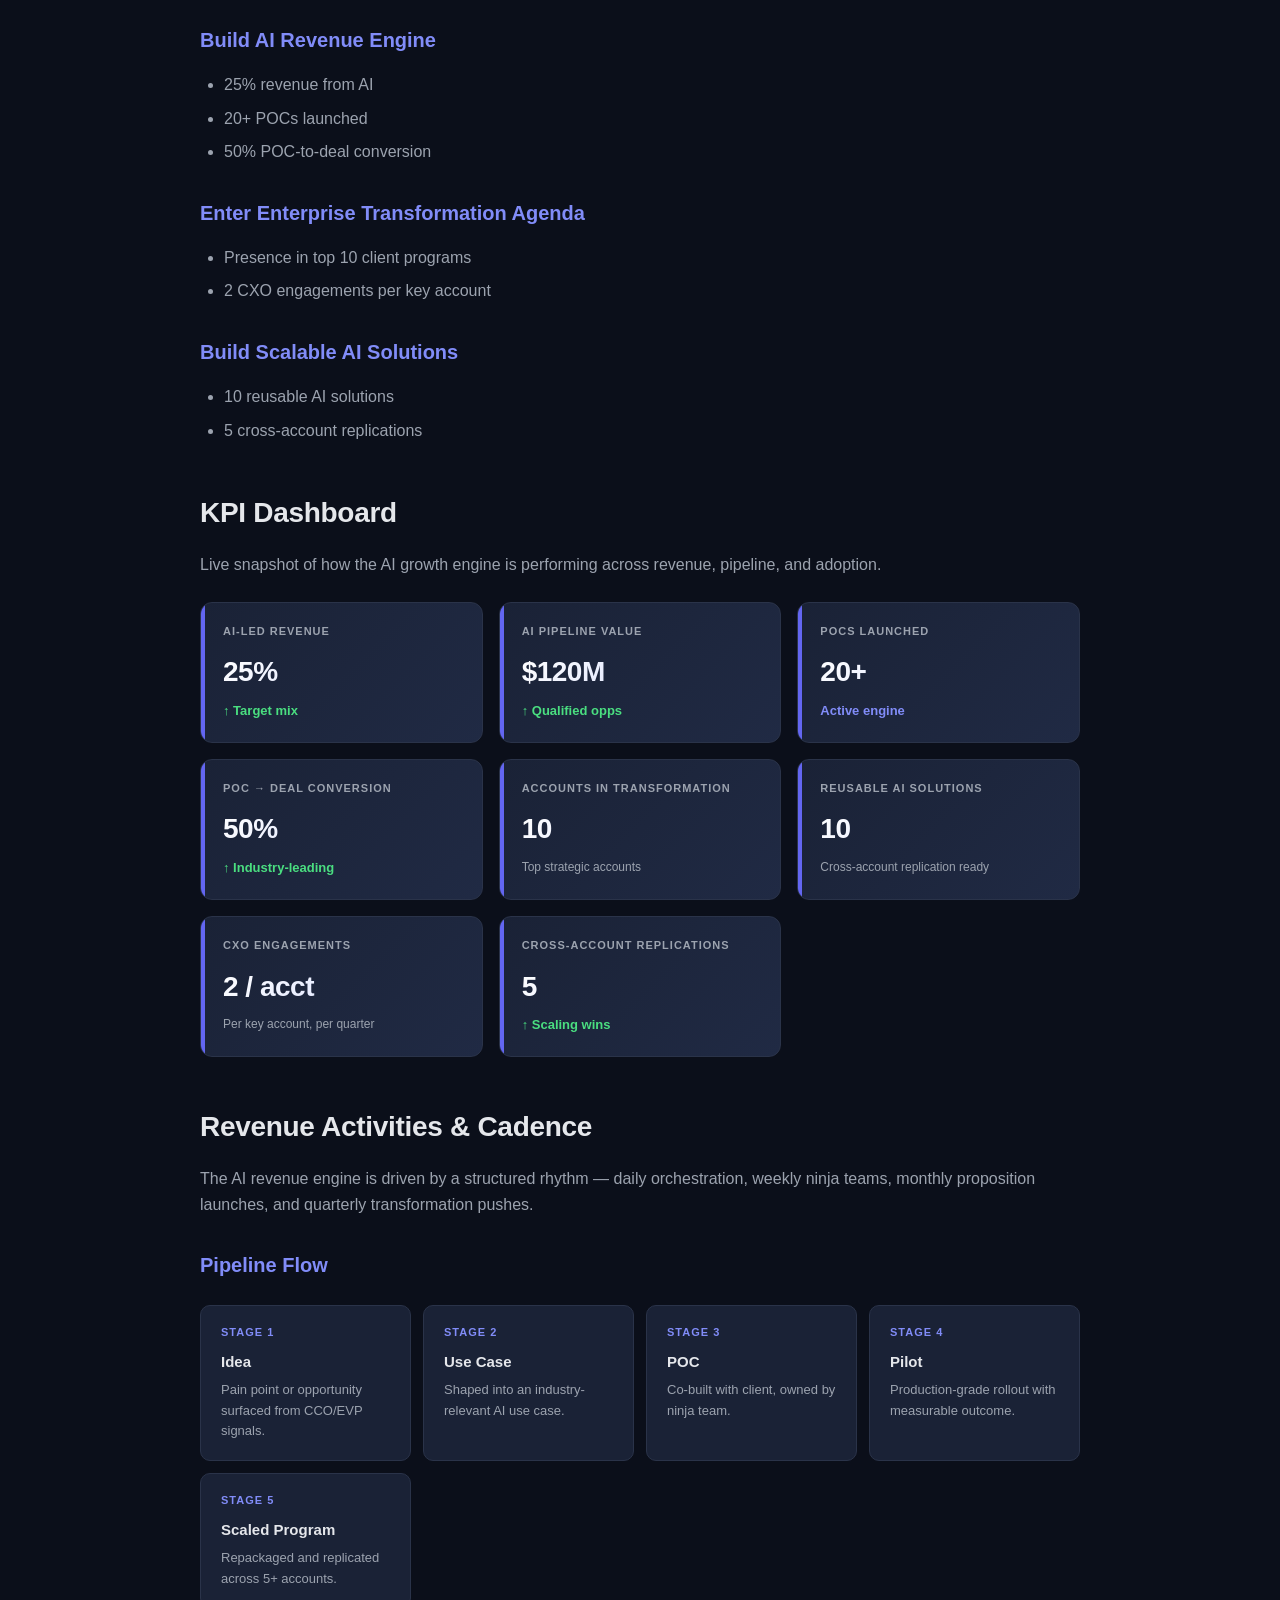
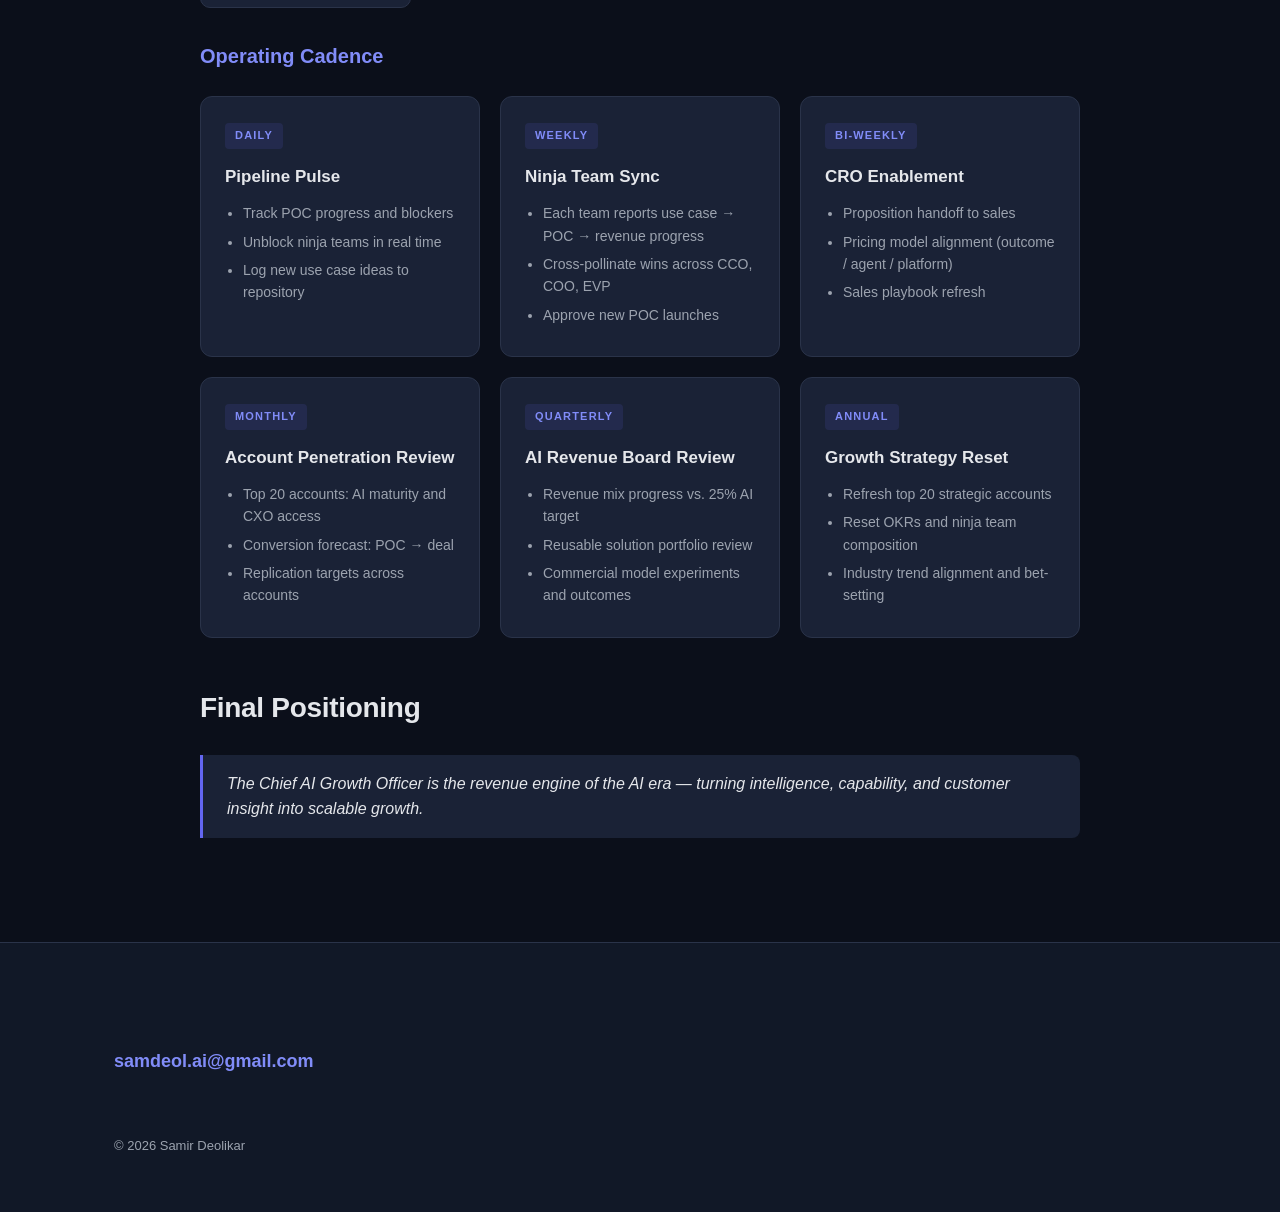
==== commit 3278d523: "New Blog" ====
--- a/cago.html
+++ b/cago.html
@@ -13,6 +13,11 @@
     <a href="index.html" class="back-link">← Back to all roles</a>
     <h1>Chief AI Growth Officer</h1>
     <p class="subtitle">The revenue engine of the AI era — turning intelligence, capability, and customer insight into scalable growth.</p>
+    <a href="relevance-imperative.html" class="essay-link">
+      <span class="essay-link-eyebrow">Point of View · Essay</span>
+      <span class="essay-link-title">The Relevance Imperative — why this role exists, and why it should eventually disappear</span>
+      <span class="essay-link-cta">Read the essay →</span>
+    </a>
   </div>
 </header>
 
--- a/styles.css
+++ b/styles.css
@@ -326,6 +326,56 @@
   font-size: clamp(16px, 2vw, 20px);
   color: var(--text-muted);
   max-width: 700px;
+}
+
+.essay-link {
+  display: block;
+  max-width: 700px;
+  margin-top: 36px;
+  padding: 22px 26px;
+  background: rgba(99, 102, 241, 0.08);
+  border: 1px solid var(--border);
+  border-left: 3px solid var(--accent);
+  border-radius: 10px;
+  text-decoration: none;
+  color: var(--text);
+  transition: all 0.2s;
+  position: relative;
+  z-index: 5;
+}
+
+.essay-link:hover {
+  background: rgba(99, 102, 241, 0.14);
+  border-color: var(--accent);
+  border-left-color: var(--accent-light);
+  transform: translateY(-2px);
+}
+
+.essay-link .essay-link-eyebrow {
+  display: block;
+  font-size: 11px;
+  font-weight: 700;
+  text-transform: uppercase;
+  letter-spacing: 1.5px;
+  color: var(--accent-light);
+  margin-bottom: 8px;
+}
+
+.essay-link .essay-link-title {
+  display: block;
+  font-size: 17px;
+  font-weight: 600;
+  line-height: 1.4;
+  color: var(--text);
+  margin-bottom: 10px;
+  letter-spacing: -0.2px;
+}
+
+.essay-link .essay-link-cta {
+  display: inline-block;
+  font-size: 13px;
+  font-weight: 600;
+  color: var(--accent-light);
 }
 
 .role-content {
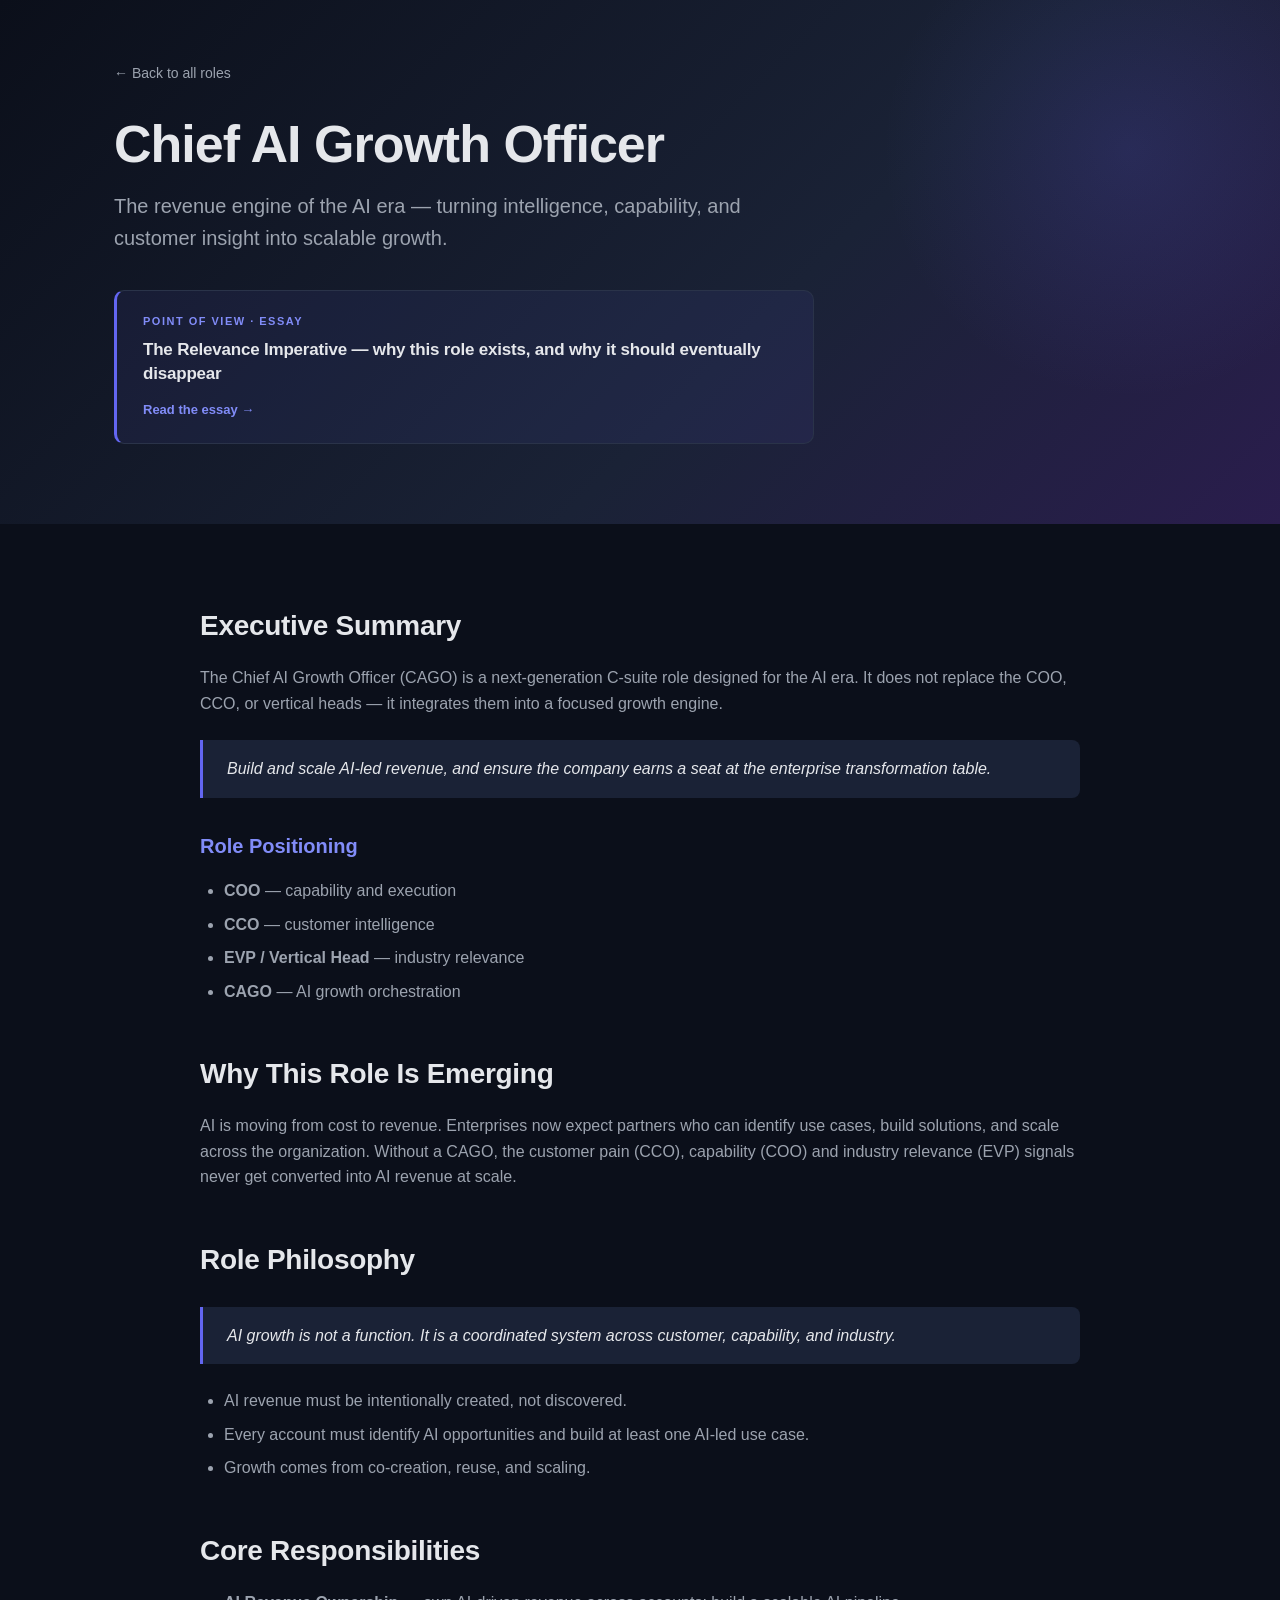
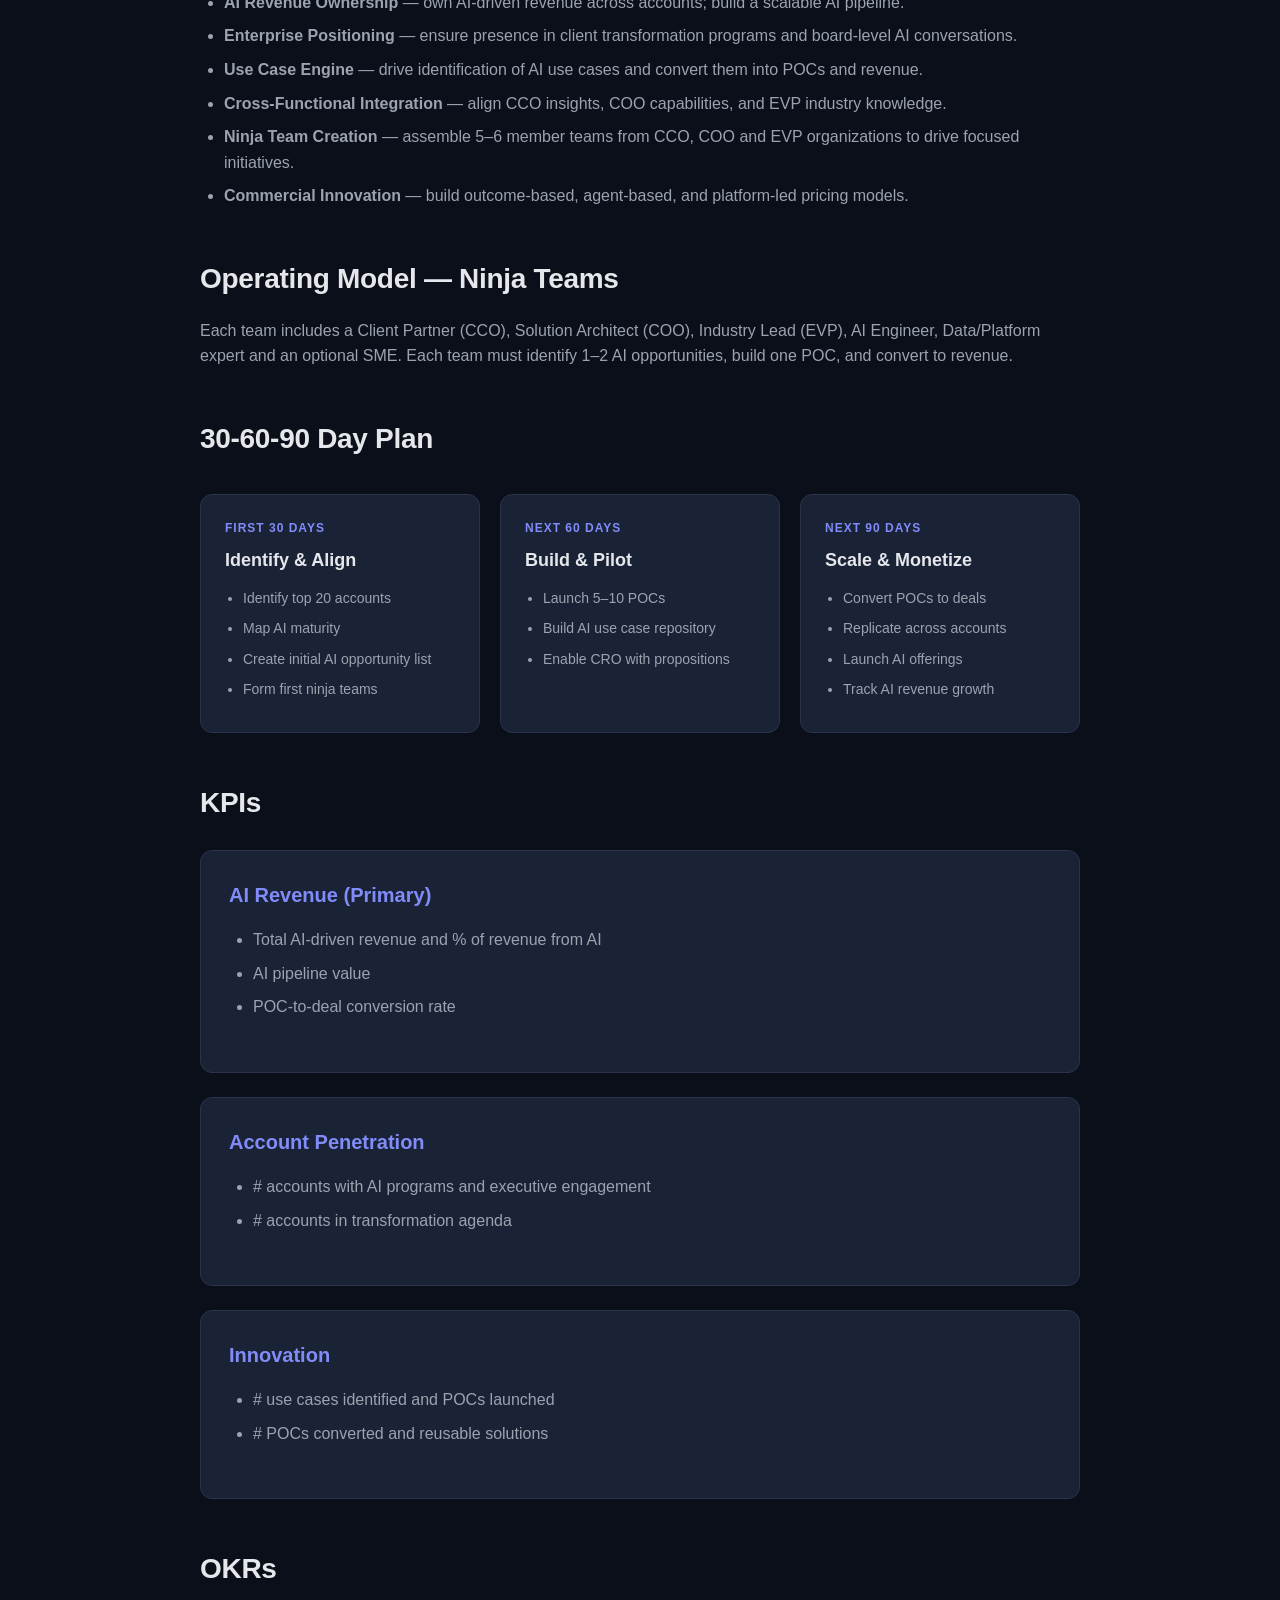
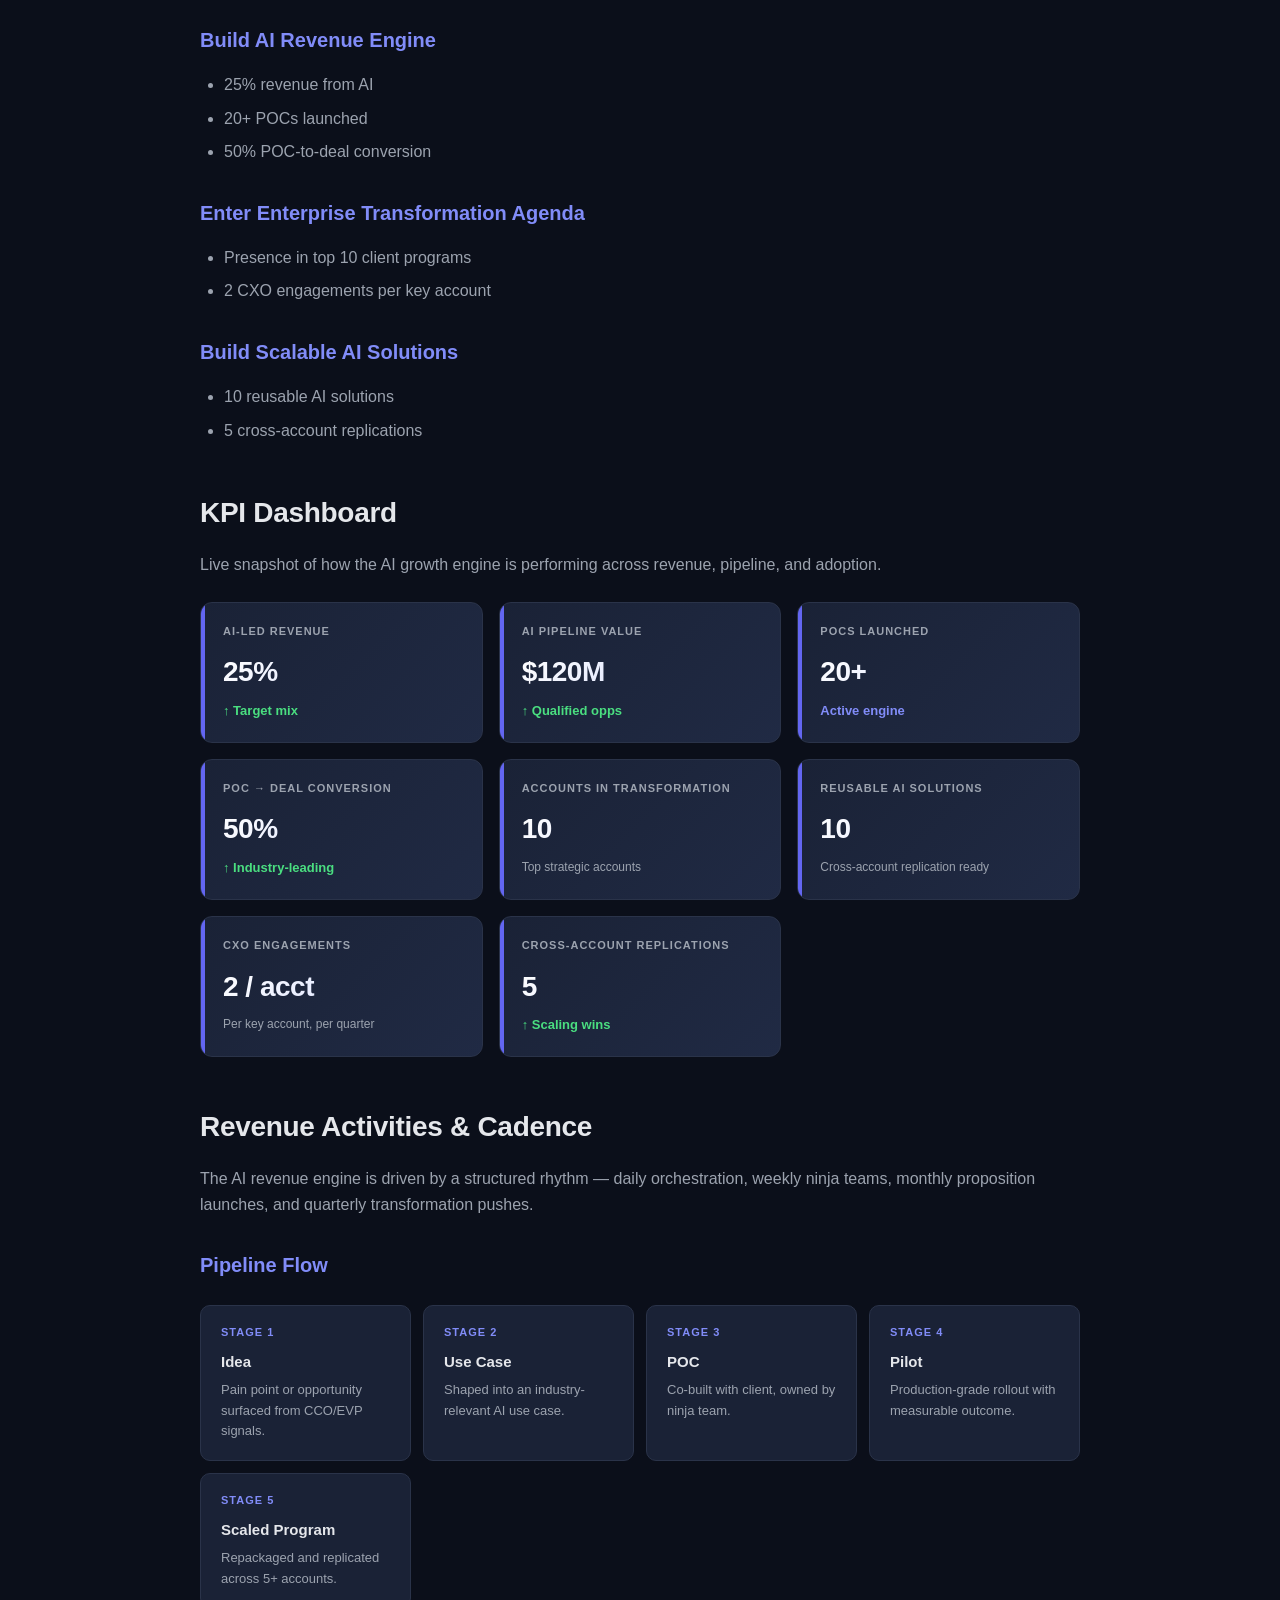
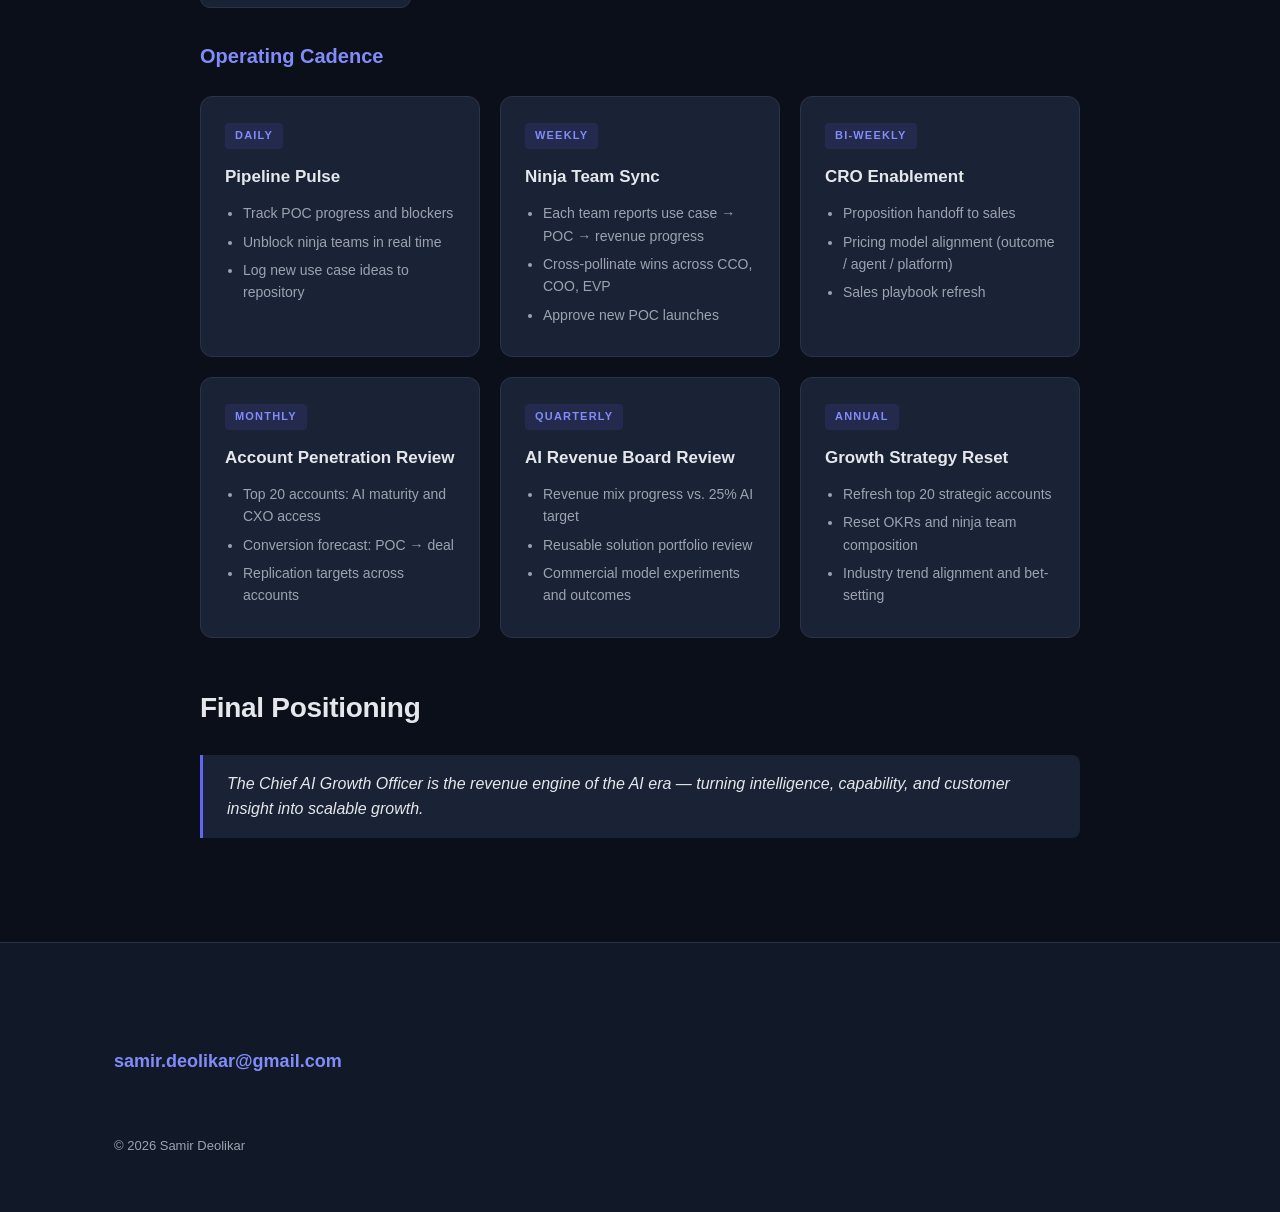
==== commit f5f32e02: "email updated" ====
--- a/cago.html
+++ b/cago.html
@@ -278,7 +278,7 @@
 
 <footer>
   <div class="container">
-    <p class="contact-email">samdeol.ai@gmail.com</p>
+    <p class="contact-email">samir.deolikar@gmail.com</p>
     <p class="copyright">© 2026 Samir Deolikar</p>
   </div>
 </footer>
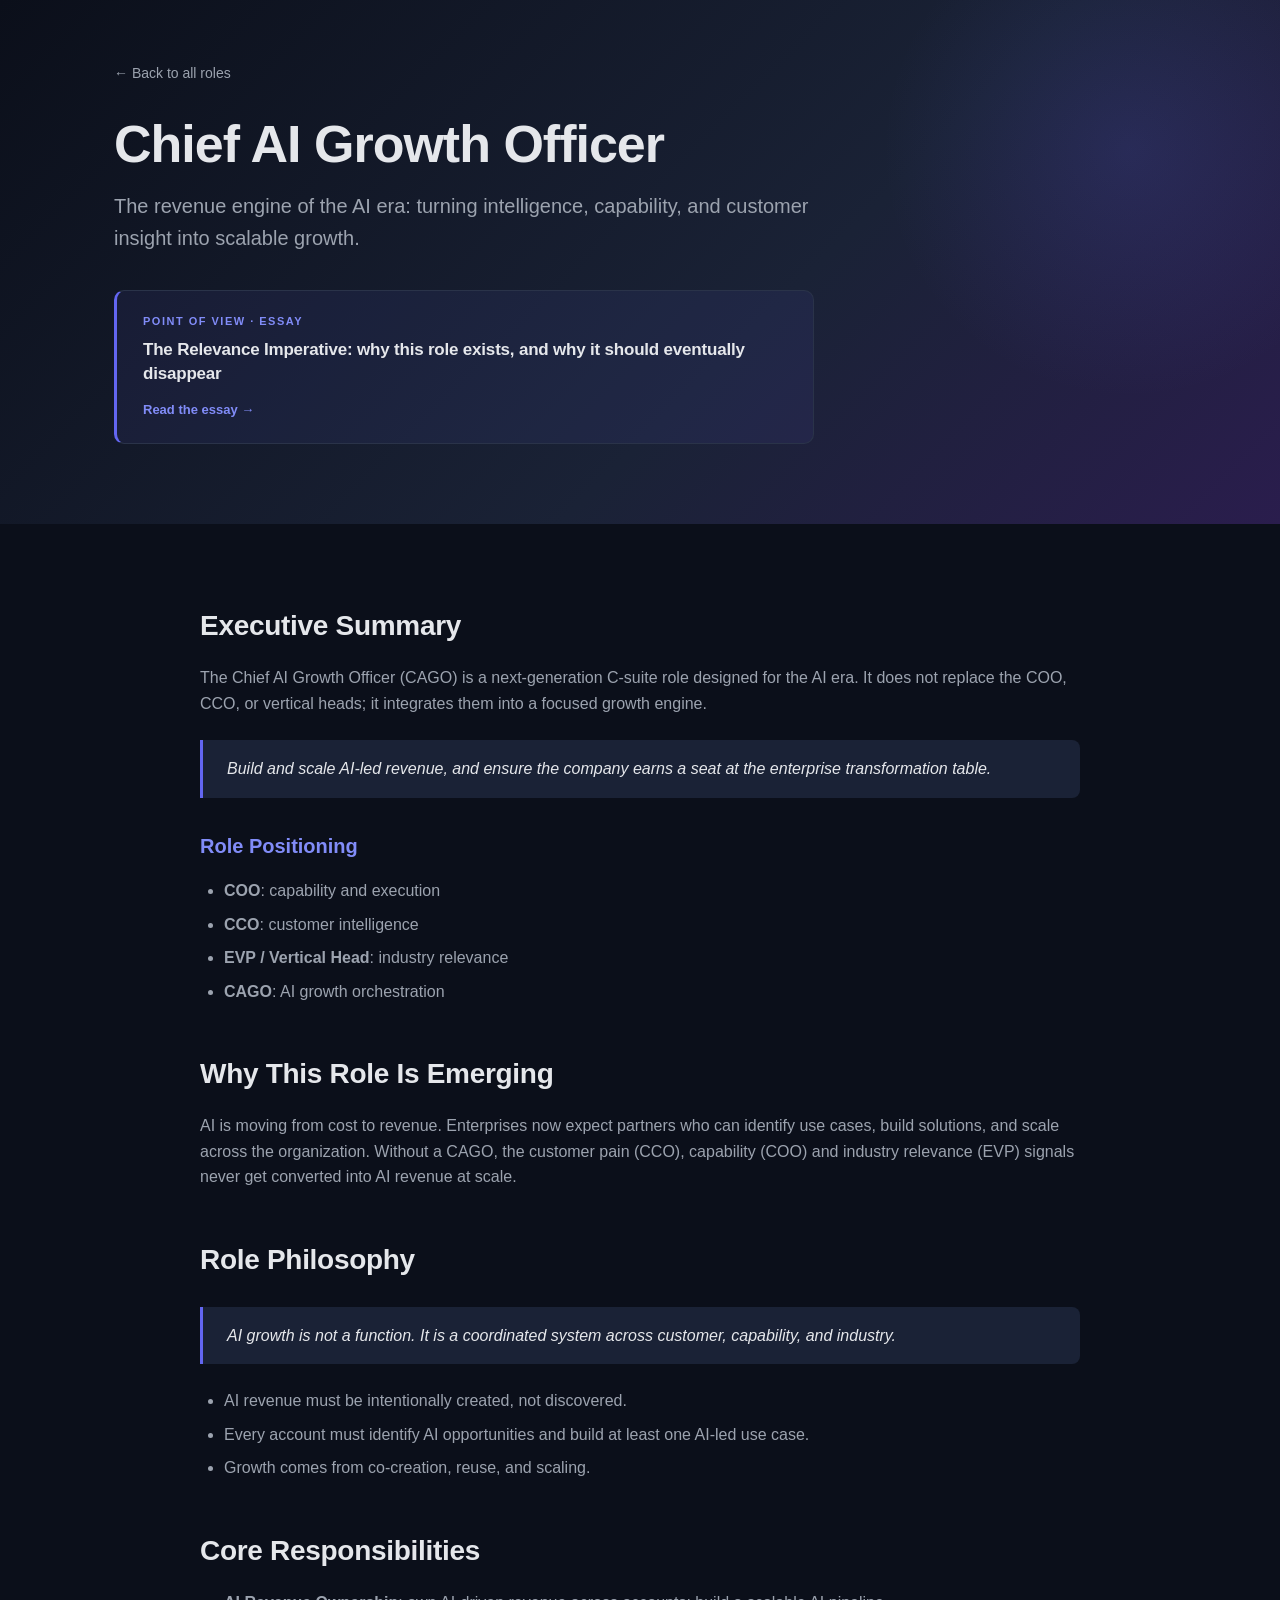
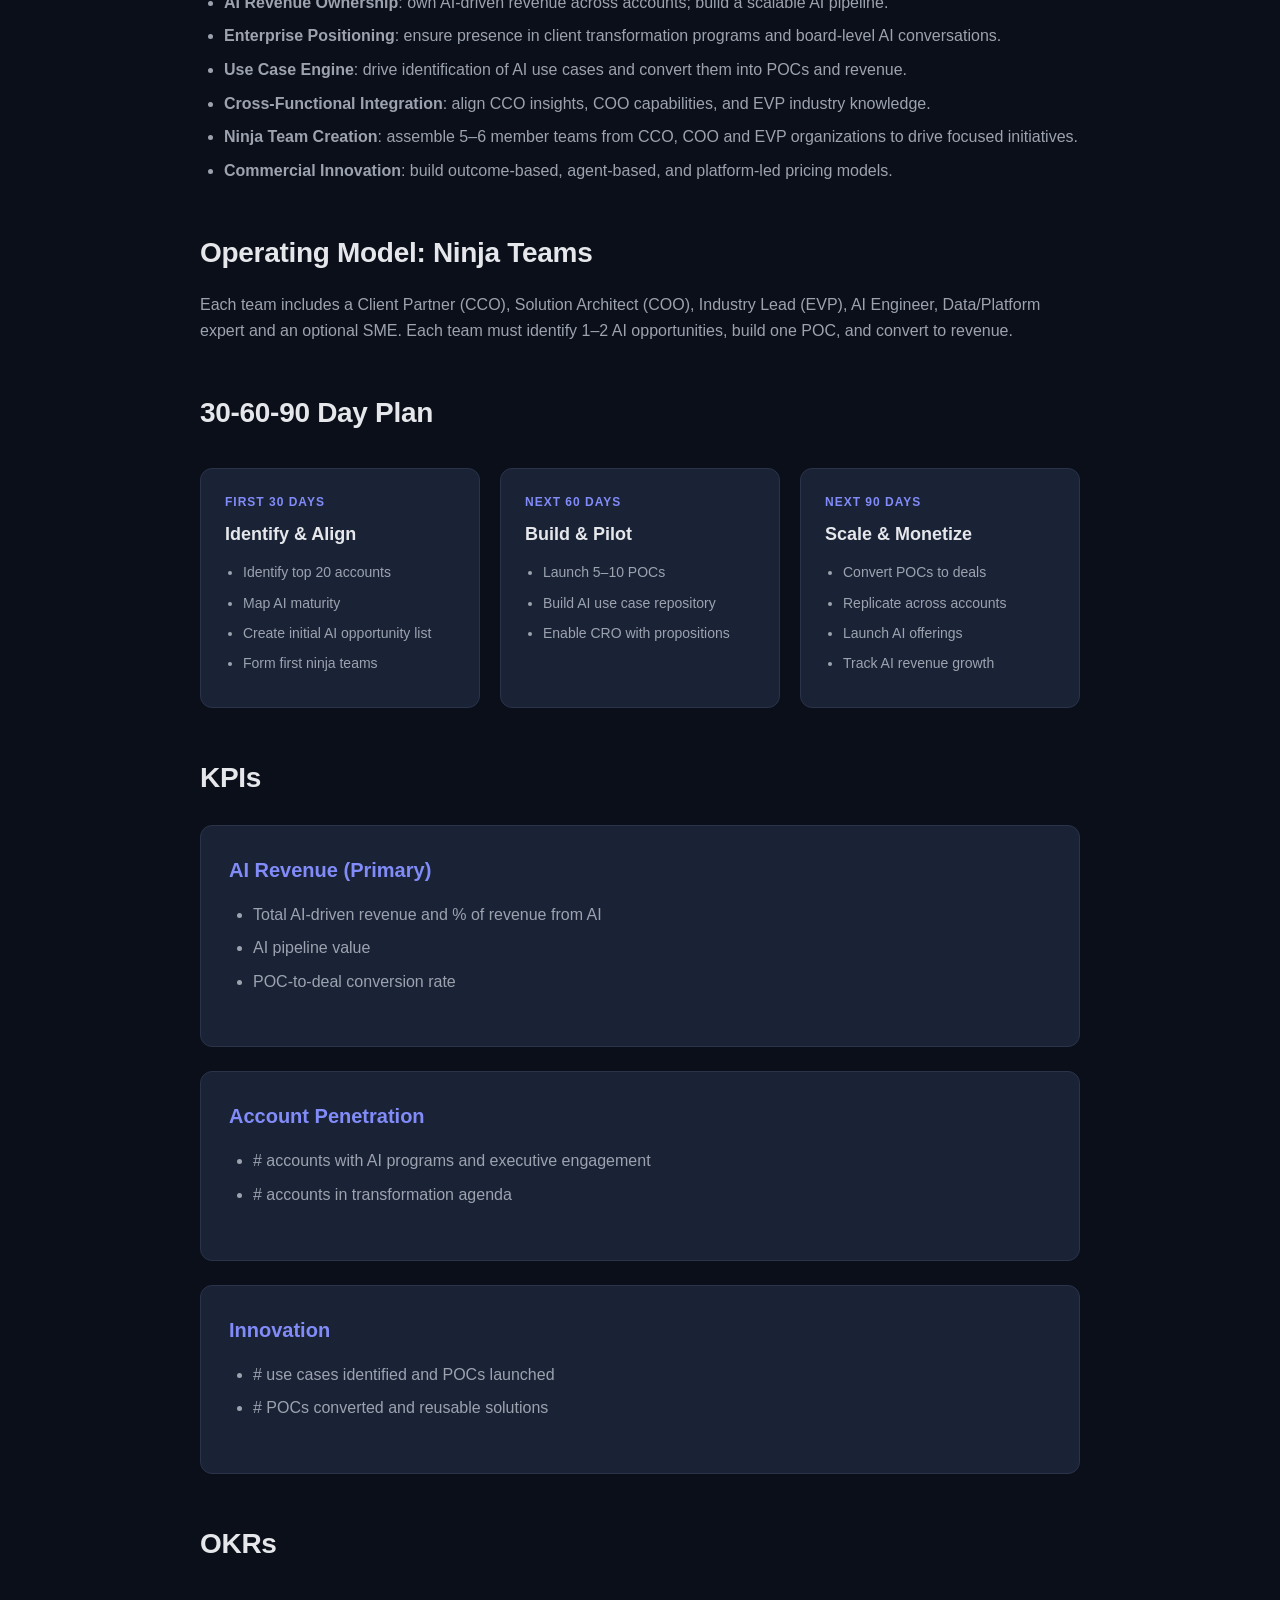
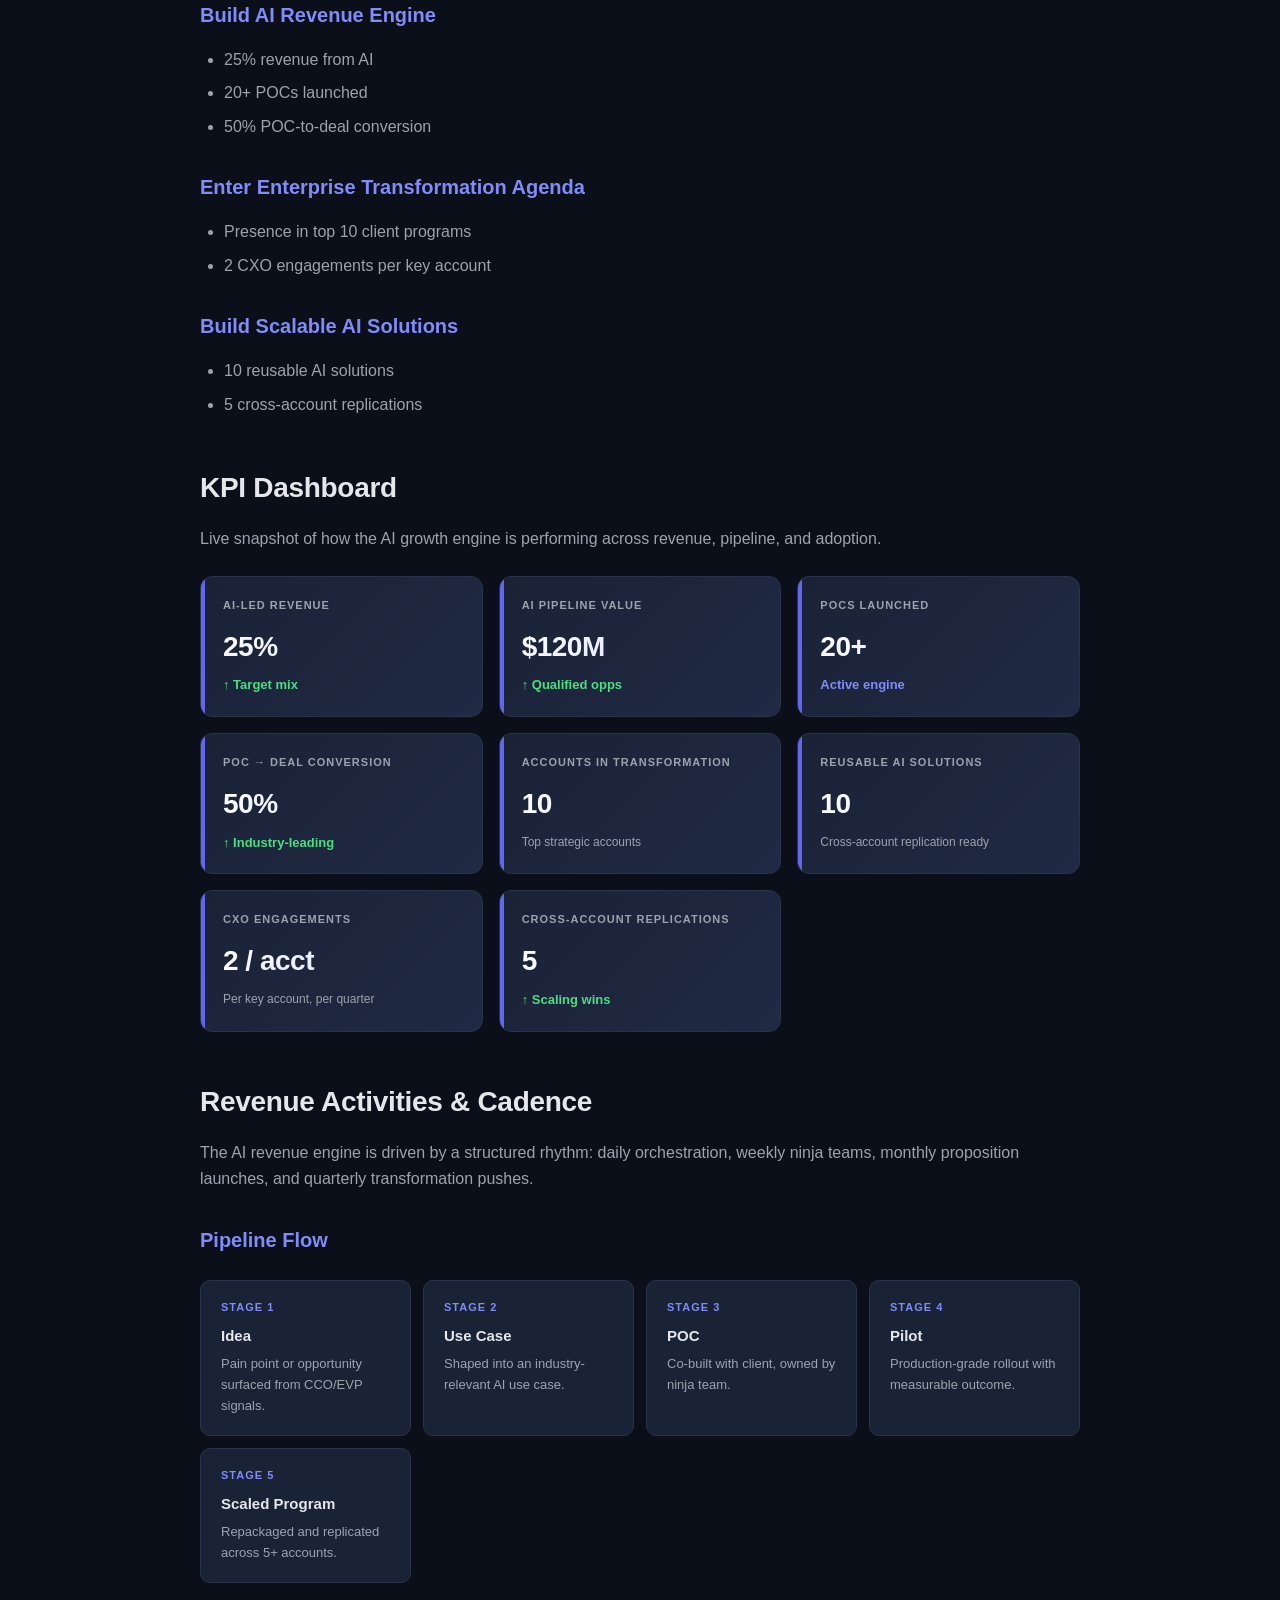
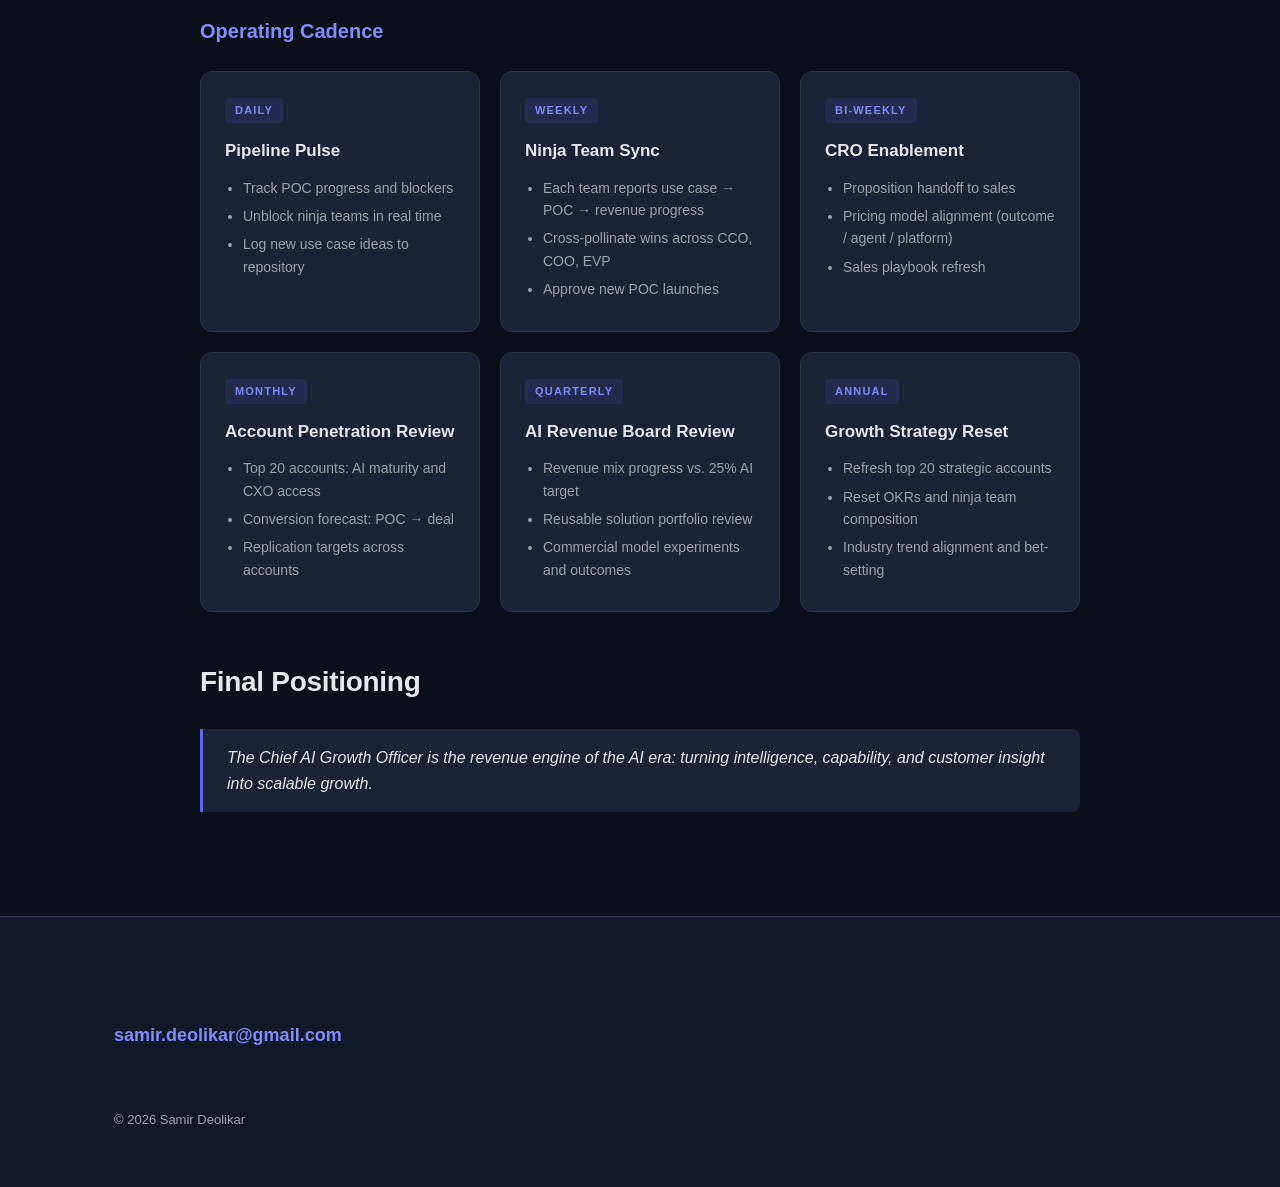
==== commit b9178584: "em dashes removal" ====
--- a/cago.html
+++ b/cago.html
@@ -1,287 +1,307 @@
 <!DOCTYPE html>
 <html lang="en">
+
 <head>
-<meta charset="UTF-8">
-<meta name="viewport" content="width=device-width, initial-scale=1.0">
-<title>Chief AI Growth Officer — Samir Deolikar</title>
-<link rel="stylesheet" href="styles.css">
+  <meta charset="UTF-8">
+  <meta name="viewport" content="width=device-width, initial-scale=1.0">
+  <title>Chief AI Growth Officer: Samir Deolikar</title>
+  <link rel="stylesheet" href="styles.css">
 </head>
+
 <body class="role-page">
 
-<header class="role-header">
-  <div class="container">
-    <a href="index.html" class="back-link">← Back to all roles</a>
-    <h1>Chief AI Growth Officer</h1>
-    <p class="subtitle">The revenue engine of the AI era — turning intelligence, capability, and customer insight into scalable growth.</p>
-    <a href="relevance-imperative.html" class="essay-link">
-      <span class="essay-link-eyebrow">Point of View · Essay</span>
-      <span class="essay-link-title">The Relevance Imperative — why this role exists, and why it should eventually disappear</span>
-      <span class="essay-link-cta">Read the essay →</span>
-    </a>
-  </div>
-</header>
-
-<main class="role-content container">
-
-  <h2>Executive Summary</h2>
-  <p>The Chief AI Growth Officer (CAGO) is a next-generation C-suite role designed for the AI era. It does not replace the COO, CCO, or vertical heads — it integrates them into a focused growth engine.</p>
-  <blockquote>Build and scale AI-led revenue, and ensure the company earns a seat at the enterprise transformation table.</blockquote>
-
-  <h3>Role Positioning</h3>
-  <ul>
-    <li><strong>COO</strong> — capability and execution</li>
-    <li><strong>CCO</strong> — customer intelligence</li>
-    <li><strong>EVP / Vertical Head</strong> — industry relevance</li>
-    <li><strong>CAGO</strong> — AI growth orchestration</li>
-  </ul>
-
-  <h2>Why This Role Is Emerging</h2>
-  <p>AI is moving from cost to revenue. Enterprises now expect partners who can identify use cases, build solutions, and scale across the organization. Without a CAGO, the customer pain (CCO), capability (COO) and industry relevance (EVP) signals never get converted into AI revenue at scale.</p>
-
-  <h2>Role Philosophy</h2>
-  <blockquote>AI growth is not a function. It is a coordinated system across customer, capability, and industry.</blockquote>
-  <ul>
-    <li>AI revenue must be intentionally created, not discovered.</li>
-    <li>Every account must identify AI opportunities and build at least one AI-led use case.</li>
-    <li>Growth comes from co-creation, reuse, and scaling.</li>
-  </ul>
-
-  <h2>Core Responsibilities</h2>
-  <ul>
-    <li><strong>AI Revenue Ownership</strong> — own AI-driven revenue across accounts; build a scalable AI pipeline.</li>
-    <li><strong>Enterprise Positioning</strong> — ensure presence in client transformation programs and board-level AI conversations.</li>
-    <li><strong>Use Case Engine</strong> — drive identification of AI use cases and convert them into POCs and revenue.</li>
-    <li><strong>Cross-Functional Integration</strong> — align CCO insights, COO capabilities, and EVP industry knowledge.</li>
-    <li><strong>Ninja Team Creation</strong> — assemble 5–6 member teams from CCO, COO and EVP organizations to drive focused initiatives.</li>
-    <li><strong>Commercial Innovation</strong> — build outcome-based, agent-based, and platform-led pricing models.</li>
-  </ul>
-
-  <h2>Operating Model — Ninja Teams</h2>
-  <p>Each team includes a Client Partner (CCO), Solution Architect (COO), Industry Lead (EVP), AI Engineer, Data/Platform expert and an optional SME. Each team must identify 1–2 AI opportunities, build one POC, and convert to revenue.</p>
-
-  <h2>30-60-90 Day Plan</h2>
-  <div class="timeline">
-    <div class="timeline-item">
-      <div class="phase">First 30 Days</div>
-      <h4>Identify & Align</h4>
+  <header class="role-header">
+    <div class="container">
+      <a href="index.html" class="back-link">← Back to all roles</a>
+      <h1>Chief AI Growth Officer</h1>
+      <p class="subtitle">The revenue engine of the AI era: turning intelligence, capability, and customer insight into
+        scalable growth.</p>
+      <a href="relevance-imperative.html" class="essay-link">
+        <span class="essay-link-eyebrow">Point of View · Essay</span>
+        <span class="essay-link-title">The Relevance Imperative: why this role exists, and why it should eventually
+          disappear</span>
+        <span class="essay-link-cta">Read the essay →</span>
+      </a>
+    </div>
+  </header>
+
+  <main class="role-content container">
+
+    <h2>Executive Summary</h2>
+    <p>The Chief AI Growth Officer (CAGO) is a next-generation C-suite role designed for the AI era. It does not replace
+      the COO, CCO, or vertical heads; it integrates them into a focused growth engine.</p>
+    <blockquote>Build and scale AI-led revenue, and ensure the company earns a seat at the enterprise transformation
+      table.</blockquote>
+
+    <h3>Role Positioning</h3>
+    <ul>
+      <li><strong>COO</strong>: capability and execution</li>
+      <li><strong>CCO</strong>: customer intelligence</li>
+      <li><strong>EVP / Vertical Head</strong>: industry relevance</li>
+      <li><strong>CAGO</strong>: AI growth orchestration</li>
+    </ul>
+
+    <h2>Why This Role Is Emerging</h2>
+    <p>AI is moving from cost to revenue. Enterprises now expect partners who can identify use cases, build solutions,
+      and scale across the organization. Without a CAGO, the customer pain (CCO), capability (COO) and industry
+      relevance (EVP) signals never get converted into AI revenue at scale.</p>
+
+    <h2>Role Philosophy</h2>
+    <blockquote>AI growth is not a function. It is a coordinated system across customer, capability, and industry.
+    </blockquote>
+    <ul>
+      <li>AI revenue must be intentionally created, not discovered.</li>
+      <li>Every account must identify AI opportunities and build at least one AI-led use case.</li>
+      <li>Growth comes from co-creation, reuse, and scaling.</li>
+    </ul>
+
+    <h2>Core Responsibilities</h2>
+    <ul>
+      <li><strong>AI Revenue Ownership</strong>: own AI-driven revenue across accounts; build a scalable AI pipeline.
+      </li>
+      <li><strong>Enterprise Positioning</strong>: ensure presence in client transformation programs and board-level AI
+        conversations.</li>
+      <li><strong>Use Case Engine</strong>: drive identification of AI use cases and convert them into POCs and
+        revenue.</li>
+      <li><strong>Cross-Functional Integration</strong>: align CCO insights, COO capabilities, and EVP industry
+        knowledge.</li>
+      <li><strong>Ninja Team Creation</strong>: assemble 5–6 member teams from CCO, COO and EVP organizations to drive
+        focused initiatives.</li>
+      <li><strong>Commercial Innovation</strong>: build outcome-based, agent-based, and platform-led pricing models.
+      </li>
+    </ul>
+
+    <h2>Operating Model: Ninja Teams</h2>
+    <p>Each team includes a Client Partner (CCO), Solution Architect (COO), Industry Lead (EVP), AI Engineer,
+      Data/Platform expert and an optional SME. Each team must identify 1–2 AI opportunities, build one POC, and convert
+      to revenue.</p>
+
+    <h2>30-60-90 Day Plan</h2>
+    <div class="timeline">
+      <div class="timeline-item">
+        <div class="phase">First 30 Days</div>
+        <h4>Identify & Align</h4>
+        <ul>
+          <li>Identify top 20 accounts</li>
+          <li>Map AI maturity</li>
+          <li>Create initial AI opportunity list</li>
+          <li>Form first ninja teams</li>
+        </ul>
+      </div>
+      <div class="timeline-item">
+        <div class="phase">Next 60 Days</div>
+        <h4>Build & Pilot</h4>
+        <ul>
+          <li>Launch 5–10 POCs</li>
+          <li>Build AI use case repository</li>
+          <li>Enable CRO with propositions</li>
+        </ul>
+      </div>
+      <div class="timeline-item">
+        <div class="phase">Next 90 Days</div>
+        <h4>Scale & Monetize</h4>
+        <ul>
+          <li>Convert POCs to deals</li>
+          <li>Replicate across accounts</li>
+          <li>Launch AI offerings</li>
+          <li>Track AI revenue growth</li>
+        </ul>
+      </div>
+    </div>
+
+    <h2>KPIs</h2>
+    <div class="kpi-block">
+      <h3>AI Revenue (Primary)</h3>
       <ul>
-        <li>Identify top 20 accounts</li>
-        <li>Map AI maturity</li>
-        <li>Create initial AI opportunity list</li>
-        <li>Form first ninja teams</li>
+        <li>Total AI-driven revenue and % of revenue from AI</li>
+        <li>AI pipeline value</li>
+        <li>POC-to-deal conversion rate</li>
       </ul>
     </div>
-    <div class="timeline-item">
-      <div class="phase">Next 60 Days</div>
-      <h4>Build & Pilot</h4>
+    <div class="kpi-block">
+      <h3>Account Penetration</h3>
       <ul>
-        <li>Launch 5–10 POCs</li>
-        <li>Build AI use case repository</li>
-        <li>Enable CRO with propositions</li>
+        <li># accounts with AI programs and executive engagement</li>
+        <li># accounts in transformation agenda</li>
       </ul>
     </div>
-    <div class="timeline-item">
-      <div class="phase">Next 90 Days</div>
-      <h4>Scale & Monetize</h4>
+    <div class="kpi-block">
+      <h3>Innovation</h3>
       <ul>
-        <li>Convert POCs to deals</li>
-        <li>Replicate across accounts</li>
-        <li>Launch AI offerings</li>
-        <li>Track AI revenue growth</li>
+        <li># use cases identified and POCs launched</li>
+        <li># POCs converted and reusable solutions</li>
       </ul>
     </div>
-  </div>
-
-  <h2>KPIs</h2>
-  <div class="kpi-block">
-    <h3>AI Revenue (Primary)</h3>
-    <ul>
-      <li>Total AI-driven revenue and % of revenue from AI</li>
-      <li>AI pipeline value</li>
-      <li>POC-to-deal conversion rate</li>
-    </ul>
-  </div>
-  <div class="kpi-block">
-    <h3>Account Penetration</h3>
-    <ul>
-      <li># accounts with AI programs and executive engagement</li>
-      <li># accounts in transformation agenda</li>
-    </ul>
-  </div>
-  <div class="kpi-block">
-    <h3>Innovation</h3>
-    <ul>
-      <li># use cases identified and POCs launched</li>
-      <li># POCs converted and reusable solutions</li>
-    </ul>
-  </div>
-
-  <h2>OKRs</h2>
-  <h3>Build AI Revenue Engine</h3>
-  <ul>
-    <li>25% revenue from AI</li>
-    <li>20+ POCs launched</li>
-    <li>50% POC-to-deal conversion</li>
-  </ul>
-
-  <h3>Enter Enterprise Transformation Agenda</h3>
-  <ul>
-    <li>Presence in top 10 client programs</li>
-    <li>2 CXO engagements per key account</li>
-  </ul>
-
-  <h3>Build Scalable AI Solutions</h3>
-  <ul>
-    <li>10 reusable AI solutions</li>
-    <li>5 cross-account replications</li>
-  </ul>
-
-  <h2>KPI Dashboard</h2>
-  <p>Live snapshot of how the AI growth engine is performing across revenue, pipeline, and adoption.</p>
-  <div class="dashboard-grid">
-    <div class="dashboard-card">
-      <div class="metric-label">AI-Led Revenue</div>
-      <div class="metric-value">25%</div>
-      <div class="metric-trend">↑ Target mix</div>
-    </div>
-    <div class="dashboard-card">
-      <div class="metric-label">AI Pipeline Value</div>
-      <div class="metric-value">$120M</div>
-      <div class="metric-trend">↑ Qualified opps</div>
-    </div>
-    <div class="dashboard-card">
-      <div class="metric-label">POCs Launched</div>
-      <div class="metric-value">20+</div>
-      <div class="metric-trend neutral">Active engine</div>
-    </div>
-    <div class="dashboard-card">
-      <div class="metric-label">POC → Deal Conversion</div>
-      <div class="metric-value">50%</div>
-      <div class="metric-trend">↑ Industry-leading</div>
-    </div>
-    <div class="dashboard-card">
-      <div class="metric-label">Accounts in Transformation</div>
-      <div class="metric-value">10</div>
-      <div class="metric-sub">Top strategic accounts</div>
-    </div>
-    <div class="dashboard-card">
-      <div class="metric-label">Reusable AI Solutions</div>
-      <div class="metric-value">10</div>
-      <div class="metric-sub">Cross-account replication ready</div>
-    </div>
-    <div class="dashboard-card">
-      <div class="metric-label">CXO Engagements</div>
-      <div class="metric-value">2 / acct</div>
-      <div class="metric-sub">Per key account, per quarter</div>
-    </div>
-    <div class="dashboard-card">
-      <div class="metric-label">Cross-Account Replications</div>
-      <div class="metric-value">5</div>
-      <div class="metric-trend">↑ Scaling wins</div>
-    </div>
-  </div>
-
-  <h2>Revenue Activities & Cadence</h2>
-  <p>The AI revenue engine is driven by a structured rhythm — daily orchestration, weekly ninja teams, monthly proposition launches, and quarterly transformation pushes.</p>
-
-  <h3>Pipeline Flow</h3>
-  <div class="activity-flow">
-    <div class="activity-step">
-      <div class="step-num">STAGE 1</div>
-      <h5>Idea</h5>
-      <p>Pain point or opportunity surfaced from CCO/EVP signals.</p>
-    </div>
-    <div class="activity-step">
-      <div class="step-num">STAGE 2</div>
-      <h5>Use Case</h5>
-      <p>Shaped into an industry-relevant AI use case.</p>
-    </div>
-    <div class="activity-step">
-      <div class="step-num">STAGE 3</div>
-      <h5>POC</h5>
-      <p>Co-built with client, owned by ninja team.</p>
-    </div>
-    <div class="activity-step">
-      <div class="step-num">STAGE 4</div>
-      <h5>Pilot</h5>
-      <p>Production-grade rollout with measurable outcome.</p>
-    </div>
-    <div class="activity-step">
-      <div class="step-num">STAGE 5</div>
-      <h5>Scaled Program</h5>
-      <p>Repackaged and replicated across 5+ accounts.</p>
-    </div>
-  </div>
-
-  <h3>Operating Cadence</h3>
-  <div class="cadence-grid">
-    <div class="cadence-card">
-      <div class="cadence-rhythm">Daily</div>
-      <h4>Pipeline Pulse</h4>
-      <ul>
-        <li>Track POC progress and blockers</li>
-        <li>Unblock ninja teams in real time</li>
-        <li>Log new use case ideas to repository</li>
-      </ul>
-    </div>
-    <div class="cadence-card">
-      <div class="cadence-rhythm">Weekly</div>
-      <h4>Ninja Team Sync</h4>
-      <ul>
-        <li>Each team reports use case → POC → revenue progress</li>
-        <li>Cross-pollinate wins across CCO, COO, EVP</li>
-        <li>Approve new POC launches</li>
-      </ul>
-    </div>
-    <div class="cadence-card">
-      <div class="cadence-rhythm">Bi-Weekly</div>
-      <h4>CRO Enablement</h4>
-      <ul>
-        <li>Proposition handoff to sales</li>
-        <li>Pricing model alignment (outcome / agent / platform)</li>
-        <li>Sales playbook refresh</li>
-      </ul>
-    </div>
-    <div class="cadence-card">
-      <div class="cadence-rhythm">Monthly</div>
-      <h4>Account Penetration Review</h4>
-      <ul>
-        <li>Top 20 accounts: AI maturity and CXO access</li>
-        <li>Conversion forecast: POC → deal</li>
-        <li>Replication targets across accounts</li>
-      </ul>
-    </div>
-    <div class="cadence-card">
-      <div class="cadence-rhythm">Quarterly</div>
-      <h4>AI Revenue Board Review</h4>
-      <ul>
-        <li>Revenue mix progress vs. 25% AI target</li>
-        <li>Reusable solution portfolio review</li>
-        <li>Commercial model experiments and outcomes</li>
-      </ul>
-    </div>
-    <div class="cadence-card">
-      <div class="cadence-rhythm">Annual</div>
-      <h4>Growth Strategy Reset</h4>
-      <ul>
-        <li>Refresh top 20 strategic accounts</li>
-        <li>Reset OKRs and ninja team composition</li>
-        <li>Industry trend alignment and bet-setting</li>
-      </ul>
-    </div>
-  </div>
-
-  <h2>Final Positioning</h2>
-  <blockquote>The Chief AI Growth Officer is the revenue engine of the AI era — turning intelligence, capability, and customer insight into scalable growth.</blockquote>
-
-</main>
-
-<footer>
-  <div class="container">
-    <p class="contact-email">samir.deolikar@gmail.com</p>
-    <p class="copyright">© 2026 Samir Deolikar</p>
-  </div>
-</footer>
+
+    <h2>OKRs</h2>
+    <h3>Build AI Revenue Engine</h3>
+    <ul>
+      <li>25% revenue from AI</li>
+      <li>20+ POCs launched</li>
+      <li>50% POC-to-deal conversion</li>
+    </ul>
+
+    <h3>Enter Enterprise Transformation Agenda</h3>
+    <ul>
+      <li>Presence in top 10 client programs</li>
+      <li>2 CXO engagements per key account</li>
+    </ul>
+
+    <h3>Build Scalable AI Solutions</h3>
+    <ul>
+      <li>10 reusable AI solutions</li>
+      <li>5 cross-account replications</li>
+    </ul>
+
+    <h2>KPI Dashboard</h2>
+    <p>Live snapshot of how the AI growth engine is performing across revenue, pipeline, and adoption.</p>
+    <div class="dashboard-grid">
+      <div class="dashboard-card">
+        <div class="metric-label">AI-Led Revenue</div>
+        <div class="metric-value">25%</div>
+        <div class="metric-trend">↑ Target mix</div>
+      </div>
+      <div class="dashboard-card">
+        <div class="metric-label">AI Pipeline Value</div>
+        <div class="metric-value">$120M</div>
+        <div class="metric-trend">↑ Qualified opps</div>
+      </div>
+      <div class="dashboard-card">
+        <div class="metric-label">POCs Launched</div>
+        <div class="metric-value">20+</div>
+        <div class="metric-trend neutral">Active engine</div>
+      </div>
+      <div class="dashboard-card">
+        <div class="metric-label">POC → Deal Conversion</div>
+        <div class="metric-value">50%</div>
+        <div class="metric-trend">↑ Industry-leading</div>
+      </div>
+      <div class="dashboard-card">
+        <div class="metric-label">Accounts in Transformation</div>
+        <div class="metric-value">10</div>
+        <div class="metric-sub">Top strategic accounts</div>
+      </div>
+      <div class="dashboard-card">
+        <div class="metric-label">Reusable AI Solutions</div>
+        <div class="metric-value">10</div>
+        <div class="metric-sub">Cross-account replication ready</div>
+      </div>
+      <div class="dashboard-card">
+        <div class="metric-label">CXO Engagements</div>
+        <div class="metric-value">2 / acct</div>
+        <div class="metric-sub">Per key account, per quarter</div>
+      </div>
+      <div class="dashboard-card">
+        <div class="metric-label">Cross-Account Replications</div>
+        <div class="metric-value">5</div>
+        <div class="metric-trend">↑ Scaling wins</div>
+      </div>
+    </div>
+
+    <h2>Revenue Activities & Cadence</h2>
+    <p>The AI revenue engine is driven by a structured rhythm: daily orchestration, weekly ninja teams, monthly
+      proposition launches, and quarterly transformation pushes.</p>
+
+    <h3>Pipeline Flow</h3>
+    <div class="activity-flow">
+      <div class="activity-step">
+        <div class="step-num">STAGE 1</div>
+        <h5>Idea</h5>
+        <p>Pain point or opportunity surfaced from CCO/EVP signals.</p>
+      </div>
+      <div class="activity-step">
+        <div class="step-num">STAGE 2</div>
+        <h5>Use Case</h5>
+        <p>Shaped into an industry-relevant AI use case.</p>
+      </div>
+      <div class="activity-step">
+        <div class="step-num">STAGE 3</div>
+        <h5>POC</h5>
+        <p>Co-built with client, owned by ninja team.</p>
+      </div>
+      <div class="activity-step">
+        <div class="step-num">STAGE 4</div>
+        <h5>Pilot</h5>
+        <p>Production-grade rollout with measurable outcome.</p>
+      </div>
+      <div class="activity-step">
+        <div class="step-num">STAGE 5</div>
+        <h5>Scaled Program</h5>
+        <p>Repackaged and replicated across 5+ accounts.</p>
+      </div>
+    </div>
+
+    <h3>Operating Cadence</h3>
+    <div class="cadence-grid">
+      <div class="cadence-card">
+        <div class="cadence-rhythm">Daily</div>
+        <h4>Pipeline Pulse</h4>
+        <ul>
+          <li>Track POC progress and blockers</li>
+          <li>Unblock ninja teams in real time</li>
+          <li>Log new use case ideas to repository</li>
+        </ul>
+      </div>
+      <div class="cadence-card">
+        <div class="cadence-rhythm">Weekly</div>
+        <h4>Ninja Team Sync</h4>
+        <ul>
+          <li>Each team reports use case → POC → revenue progress</li>
+          <li>Cross-pollinate wins across CCO, COO, EVP</li>
+          <li>Approve new POC launches</li>
+        </ul>
+      </div>
+      <div class="cadence-card">
+        <div class="cadence-rhythm">Bi-Weekly</div>
+        <h4>CRO Enablement</h4>
+        <ul>
+          <li>Proposition handoff to sales</li>
+          <li>Pricing model alignment (outcome / agent / platform)</li>
+          <li>Sales playbook refresh</li>
+        </ul>
+      </div>
+      <div class="cadence-card">
+        <div class="cadence-rhythm">Monthly</div>
+        <h4>Account Penetration Review</h4>
+        <ul>
+          <li>Top 20 accounts: AI maturity and CXO access</li>
+          <li>Conversion forecast: POC → deal</li>
+          <li>Replication targets across accounts</li>
+        </ul>
+      </div>
+      <div class="cadence-card">
+        <div class="cadence-rhythm">Quarterly</div>
+        <h4>AI Revenue Board Review</h4>
+        <ul>
+          <li>Revenue mix progress vs. 25% AI target</li>
+          <li>Reusable solution portfolio review</li>
+          <li>Commercial model experiments and outcomes</li>
+        </ul>
+      </div>
+      <div class="cadence-card">
+        <div class="cadence-rhythm">Annual</div>
+        <h4>Growth Strategy Reset</h4>
+        <ul>
+          <li>Refresh top 20 strategic accounts</li>
+          <li>Reset OKRs and ninja team composition</li>
+          <li>Industry trend alignment and bet-setting</li>
+        </ul>
+      </div>
+    </div>
+
+    <h2>Final Positioning</h2>
+    <blockquote>The Chief AI Growth Officer is the revenue engine of the AI era: turning intelligence, capability, and
+      customer insight into scalable growth.</blockquote>
+
+  </main>
+
+  <footer>
+    <div class="container">
+      <p class="contact-email">samir.deolikar@gmail.com</p>
+      <p class="copyright">© 2026 Samir Deolikar</p>
+    </div>
+  </footer>
 
 </body>
-</html>
+
+</html>
